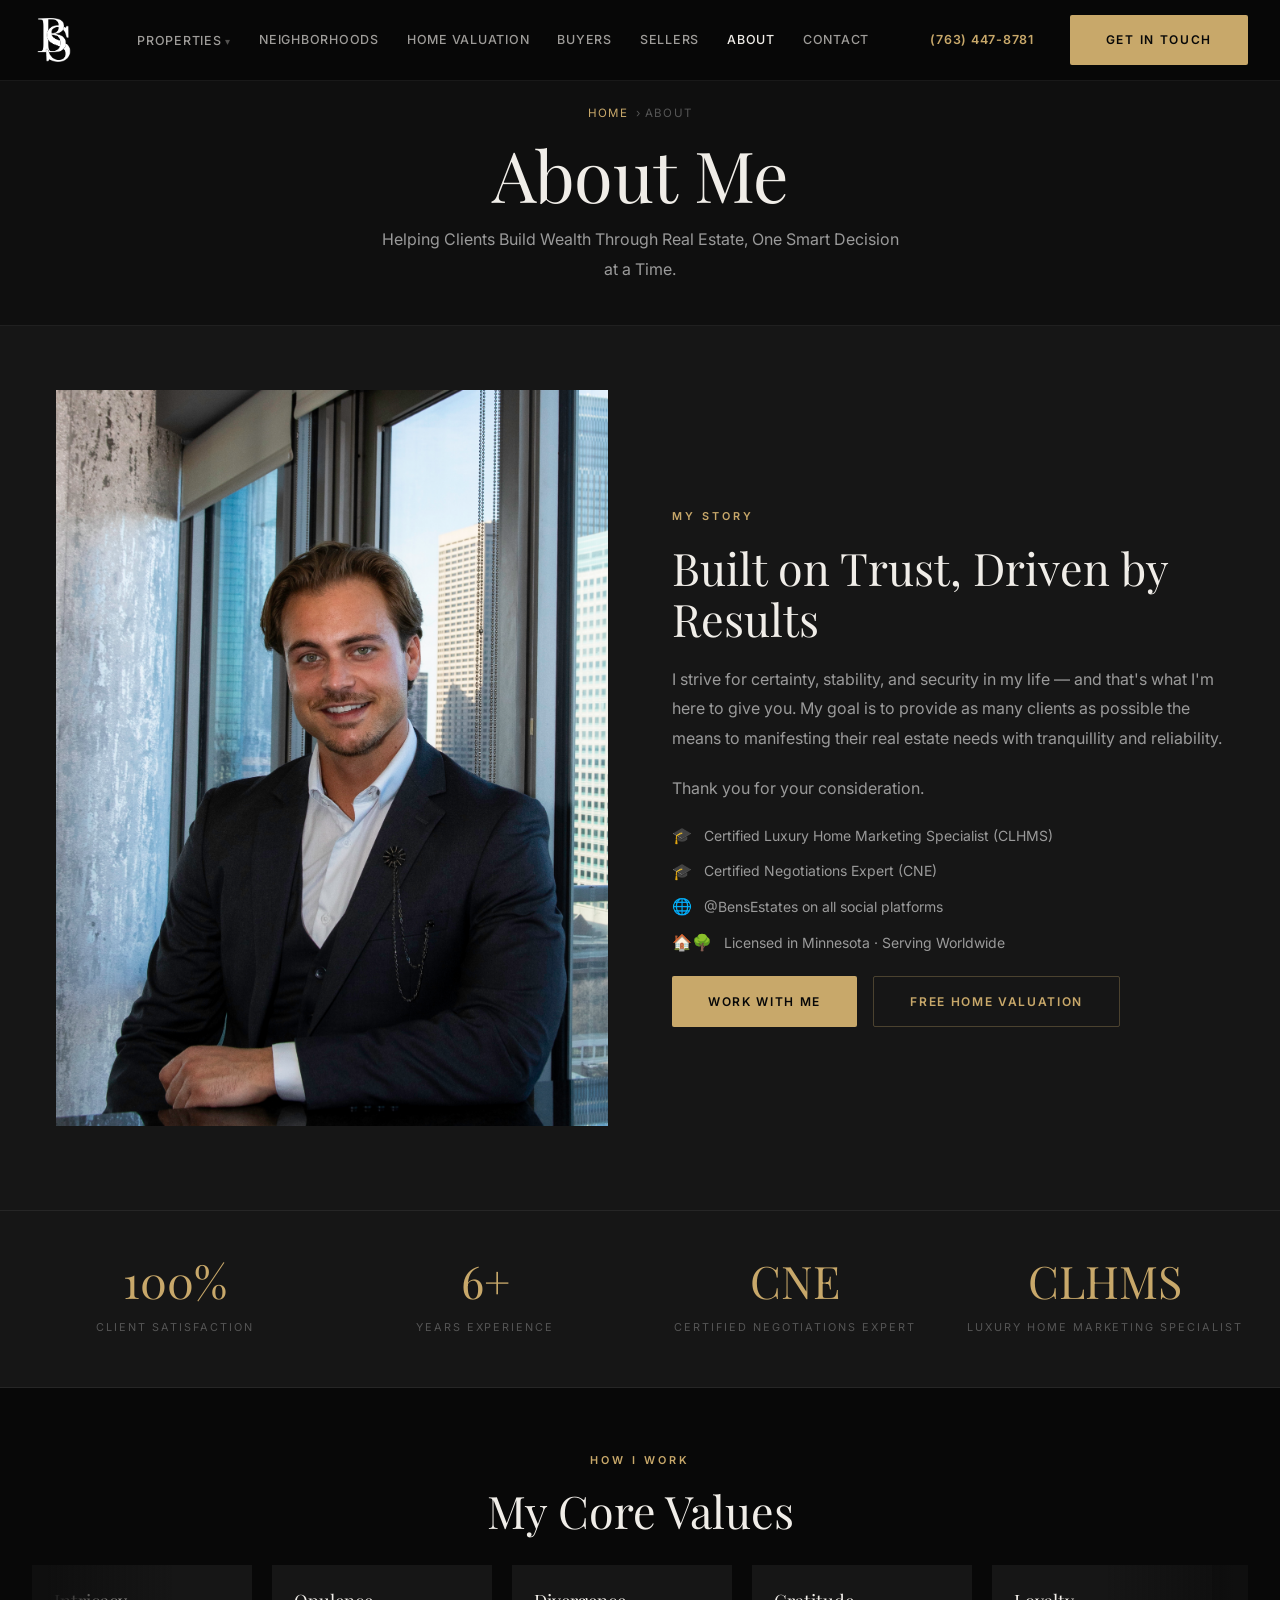
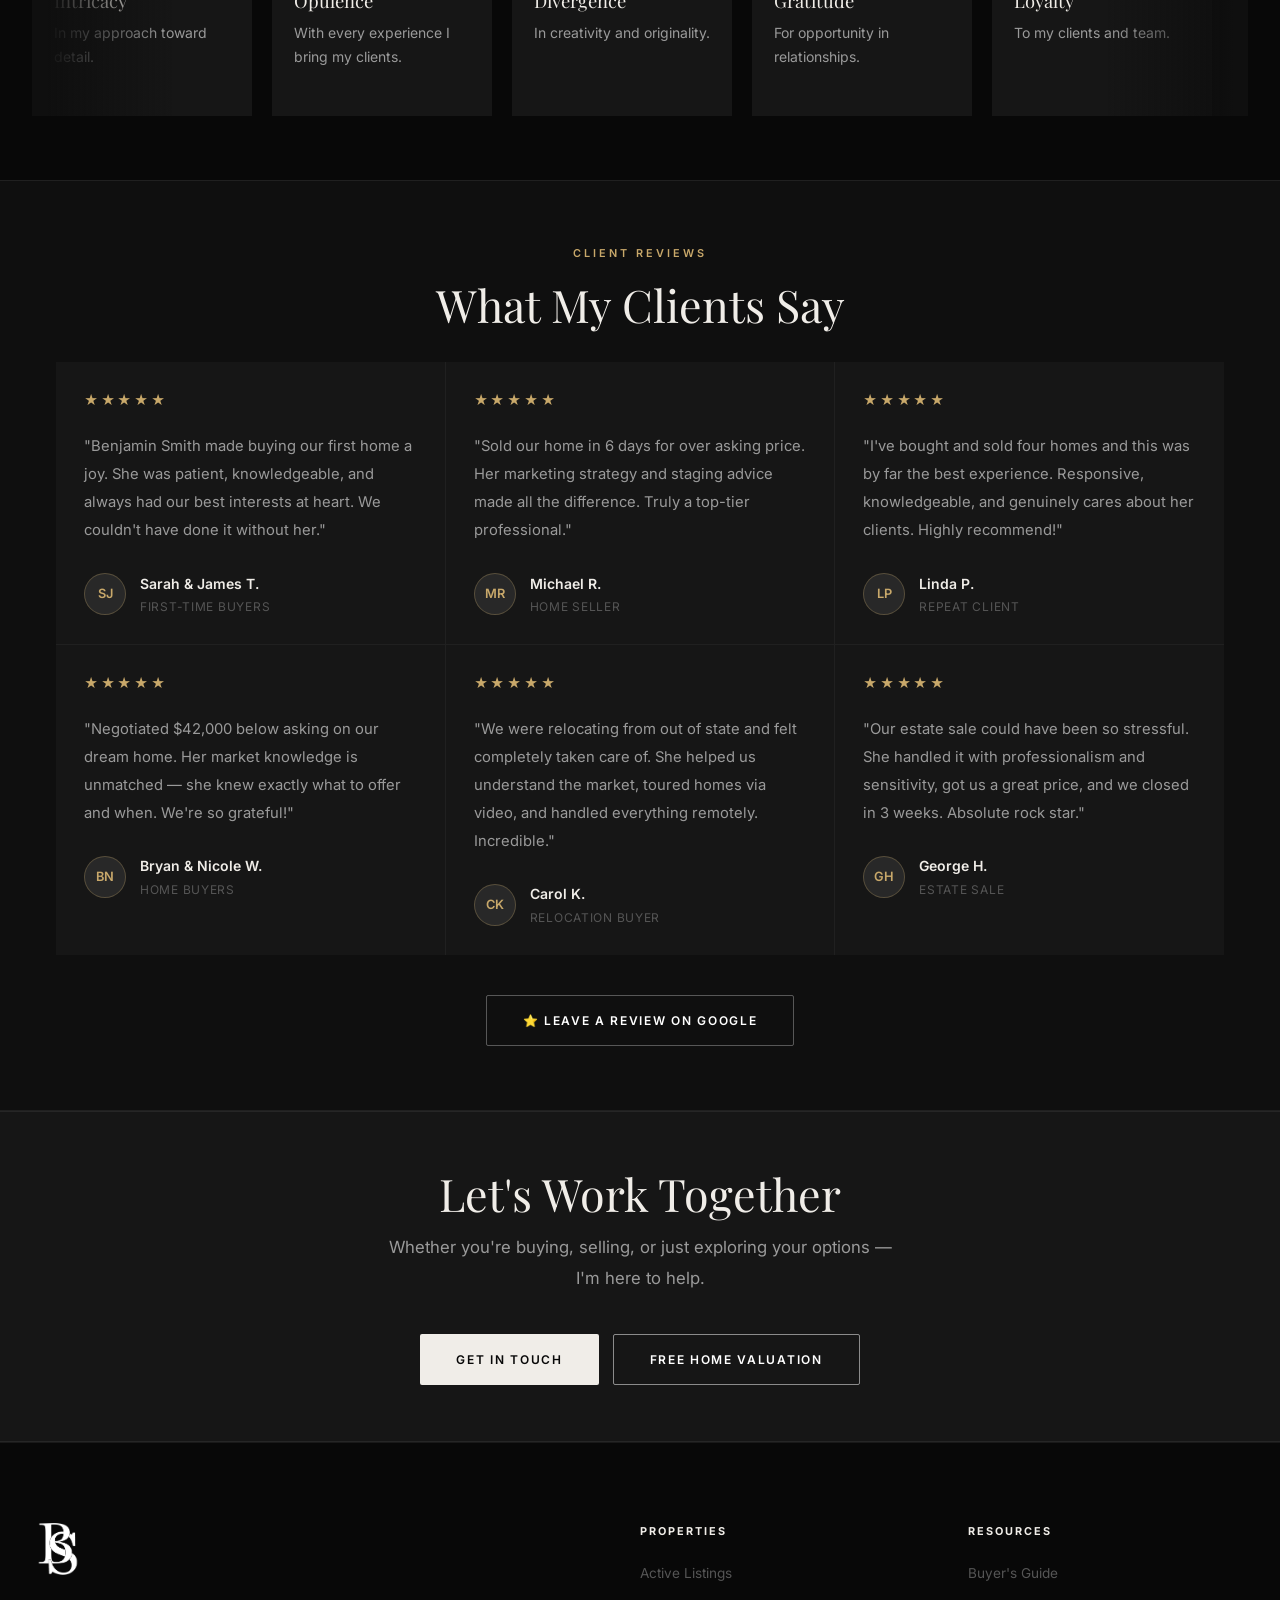
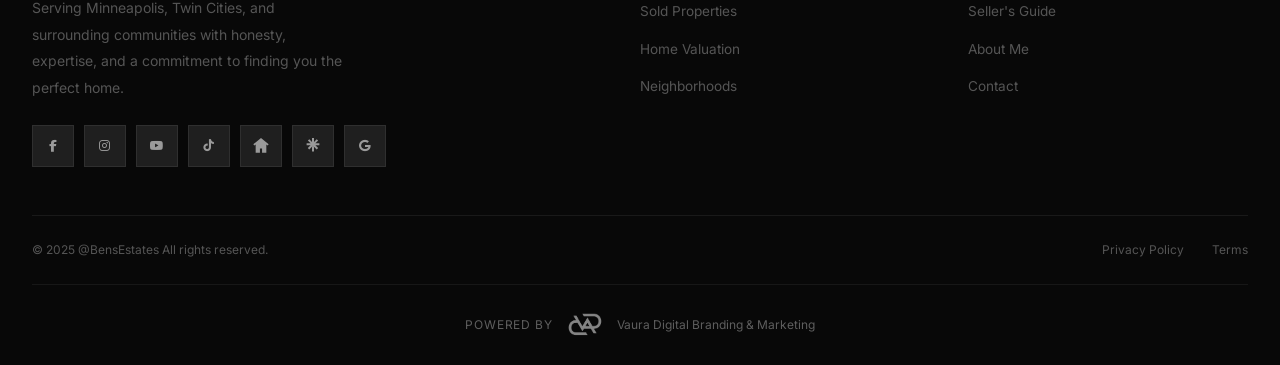
==== about.html @ 5043b7f5 "Fix footer grid: move Properties and Resources inside footer-inner across all pages" ====
<!DOCTYPE html>
<html lang="en">
<head>
  <meta charset="UTF-8" />
  <meta name="viewport" content="width=device-width, initial-scale=1.0" />
  <title>About | Ben's Estates</title>
  <link rel="icon" type="image/png" href="images/logo-bs-white.png" />
  <link rel="preconnect" href="https://fonts.googleapis.com" />
  <link href="https://fonts.googleapis.com/css2?family=Playfair+Display:wght@400;600;700&family=Inter:wght@400;500;600;700&display=swap" rel="stylesheet" />
  <link rel="stylesheet" href="styles.css" />
  <link rel="stylesheet" href="https://cdnjs.cloudflare.com/ajax/libs/font-awesome/6.5.1/css/all.min.css" />
</head>
<body>

<header class="site-header solid" id="header">
  <div class="nav-inner">
    <a href="index.html" class="nav-logo"><img src="images/logo-bs-white.png" alt="Ben's Estates" class="logo-img" style="height:44px;width:auto;" /></a>
    <nav class="nav-links">
      <div class="nav-dropdown">
        <a href="properties.html">Properties</a>
        <div class="dropdown-menu">
          <a href="properties.html">Active Listings</a>
          <a href="sold.html">Sold Properties</a>
        </div>
      </div>
      <a href="neighborhoods.html">Neighborhoods</a>
      <a href="home-valuation.html">Home Valuation</a>
      <a href="buyers.html">Buyers</a>
      <a href="sellers.html">Sellers</a>
      <a href="about.html" class="active">About</a>
      <a href="contact.html">Contact</a>
    </nav>
    <div style="display:flex;align-items:center;gap:16px;">
      <a href="tel:+17634478781" class="nav-phone">(763) 447-8781</a>
      <a href="contact.html" class="btn btn-primary nav-cta">Get In Touch</a>
    </div>
    <button class="nav-toggle" id="navToggle"><span></span><span></span><span></span></button>
  </div>
</header>

<div class="mobile-nav" id="mobileNav">
  <a href="properties.html">Active Listings</a>
  <a href="sold.html">Sold Properties</a>
  <a href="neighborhoods.html">Neighborhoods</a>
  <a href="home-valuation.html">Home Valuation</a>
  <a href="buyers.html">Buyers Guide</a>
  <a href="sellers.html">Sellers Guide</a>
  <a href="about.html">About</a>
  <a href="contact.html">Contact</a>
  <a href="contact.html" class="btn btn-primary">Get In Touch</a>
</div>

<div class="page-hero">
  <div class="breadcrumb"><a href="index.html">Home</a> › About</div>
  <h1>About Me</h1>
  <p>Helping Clients Build Wealth Through Real Estate, One Smart Decision at a Time.</p>
</div>

<!-- Bio -->
<section class="section" style="background:var(--bg-2);">
  <div class="container">
    <div class="grid-2">
      <div class="about-image-wrap" style="padding-bottom:20px;">
        <img src="images/ben-headshot.jpg" alt="Benjamin Smith" style="width:100%;min-height:500px;aspect-ratio:3/4;object-fit:cover;object-position:center top;" />
      </div>
      <div class="about-content">
        <span class="section-label">My Story</span>
        <h2>Built on Trust, Driven by Results</h2>
        <p>I strive for certainty, stability, and security in my life — and that's what I'm here to give you. My goal is to provide as many clients as possible the means to manifesting their real estate needs with tranquillity and reliability.</p>
        <p>Thank you for your consideration.</p>
        <div class="about-creds">
          <div class="cred-item"><span class="cred-icon">🎓</span> Certified Luxury Home Marketing Specialist (CLHMS)</div>
          <div class="cred-item"><span class="cred-icon">🎓</span> Certified Negotiations Expert (CNE)</div>
          <div class="cred-item"><span class="cred-icon">🌐</span> @BensEstates on all social platforms</div>
          <div class="cred-item"><span class="cred-icon">🏠🌳</span> Licensed in Minnesota · Serving Worldwide</div>
        </div>
        <div style="display:flex;gap:16px;flex-wrap:wrap;">
          <a href="contact.html" class="btn btn-primary">Work With Me</a>
          <a href="home-valuation.html" class="btn btn-outline">Free Home Valuation</a>
        </div>
      </div>
    </div>
  </div>
</section>

<!-- Stats -->
<div class="stats-bar">
  <div class="stats-inner">
    <div class="stat-item"><span class="stat-num">100%</span><span class="stat-label">Client Satisfaction</span></div>
    <div class="stat-item"><span class="stat-num">6+</span><span class="stat-label">Years Experience</span></div>
    <div class="stat-item"><span class="stat-num">CNE</span><span class="stat-label">Certified Negotiations Expert</span></div>
    <div class="stat-item"><span class="stat-num">CLHMS</span><span class="stat-label">Luxury Home Marketing Specialist</span></div>
  </div>
</div>

<!-- Values -->
<section class="section">
  <div class="container">
    <div class="section-center mb-48">
      <span class="section-label">How I Work</span>
      <h2>My Core Values</h2>
    </div>
    <div class="values-reel-wrap">
      <div class="values-reel-fade values-reel-fade--left"></div>
      <div class="values-reel-fade values-reel-fade--right"></div>
      <div class="values-reel" id="valuesReel">
        <div class="values-reel-card"><h3>Intricacy</h3><p>In my approach toward detail.</p></div>
        <div class="values-reel-card"><h3>Opulence</h3><p>With every experience I bring my clients.</p></div>
        <div class="values-reel-card"><h3>Divergence</h3><p>In creativity and originality.</p></div>
        <div class="values-reel-card"><h3>Gratitude</h3><p>For opportunity in relationships.</p></div>
        <div class="values-reel-card"><h3>Loyalty</h3><p>To my clients and team.</p></div>
        <div class="values-reel-card"><h3>Independence</h3><p>In self sufficiency and intellection.</p></div>
        <div class="values-reel-card"><h3>Tenacity</h3><p>In my diligence to ensure a proper experience.</p></div>
        <div class="values-reel-card"><h3>Reliability</h3><p>In all aspects for everyone.</p></div>
        <div class="values-reel-card"><h3>Tranquility</h3><p>In an easy transaction process.</p></div>
        <div class="values-reel-card"><h3>Morality</h3><p>Deeply embedded in client care, ethics and reciprocity.</p></div>
      </div>
    </div>
  </div>
</section>

<!-- Reviews -->
<section class="section testimonials-section" id="reviews">
  <div class="container">
    <div class="section-center">
      <span class="section-label">Client Reviews</span>
      <h2>What My Clients Say</h2>
    </div>
    <div class="testimonials-grid">
      <div class="testimonial-card">
        <div class="stars">★★★★★</div>
        <p class="testimonial-text">"Benjamin Smith made buying our first home a joy. She was patient, knowledgeable, and always had our best interests at heart. We couldn't have done it without her."</p>
        <div class="testimonial-author">
          <div class="author-avatar">SJ</div>
          <div><div class="author-name">Sarah & James T.</div><div class="author-detail">First-time Buyers</div></div>
        </div>
      </div>
      <div class="testimonial-card">
        <div class="stars">★★★★★</div>
        <p class="testimonial-text">"Sold our home in 6 days for over asking price. Her marketing strategy and staging advice made all the difference. Truly a top-tier professional."</p>
        <div class="testimonial-author">
          <div class="author-avatar">MR</div>
          <div><div class="author-name">Michael R.</div><div class="author-detail">Home Seller</div></div>
        </div>
      </div>
      <div class="testimonial-card">
        <div class="stars">★★★★★</div>
        <p class="testimonial-text">"I've bought and sold four homes and this was by far the best experience. Responsive, knowledgeable, and genuinely cares about her clients. Highly recommend!"</p>
        <div class="testimonial-author">
          <div class="author-avatar">LP</div>
          <div><div class="author-name">Linda P.</div><div class="author-detail">Repeat Client</div></div>
        </div>
      </div>
      <div class="testimonial-card">
        <div class="stars">★★★★★</div>
        <p class="testimonial-text">"Negotiated $42,000 below asking on our dream home. Her market knowledge is unmatched — she knew exactly what to offer and when. We're so grateful!"</p>
        <div class="testimonial-author">
          <div class="author-avatar">BN</div>
          <div><div class="author-name">Bryan & Nicole W.</div><div class="author-detail">Home Buyers</div></div>
        </div>
      </div>
      <div class="testimonial-card">
        <div class="stars">★★★★★</div>
        <p class="testimonial-text">"We were relocating from out of state and felt completely taken care of. She helped us understand the market, toured homes via video, and handled everything remotely. Incredible."</p>
        <div class="testimonial-author">
          <div class="author-avatar">CK</div>
          <div><div class="author-name">Carol K.</div><div class="author-detail">Relocation Buyer</div></div>
        </div>
      </div>
      <div class="testimonial-card">
        <div class="stars">★★★★★</div>
        <p class="testimonial-text">"Our estate sale could have been so stressful. She handled it with professionalism and sensitivity, got us a great price, and we closed in 3 weeks. Absolute rock star."</p>
        <div class="testimonial-author">
          <div class="author-avatar">GH</div>
          <div><div class="author-name">George H.</div><div class="author-detail">Estate Sale</div></div>
        </div>
      </div>
    </div>
    <div class="testimonials-review-cta" style="text-align:center;margin-top:40px;">
      <a href="https://share.google/IOZuWatDC1GRrAfrf" target="_blank" class="btn btn-outline" style="border-color:rgba(255,255,255,0.3);color:white;">⭐ Leave a Review on Google</a>
    </div>
  </div>
</section>

<section class="cta-banner">
  <div class="container">
    <h2>Let's Work Together</h2>
    <p>Whether you're buying, selling, or just exploring your options — I'm here to help.</p>
    <div class="cta-actions">
      <a href="contact.html" class="btn btn-white">Get In Touch</a>
      <a href="home-valuation.html" class="btn btn-outline" style="border-color:rgba(255,255,255,0.5);color:white;">Free Home Valuation</a>
    </div>
  </div>
</section>

<footer class="site-footer">
  <div class="footer-inner">
        <div class="footer-brand">
      <img src="images/logo-bs-white.png" alt="Ben's Estates" style="height:52px;width:auto;margin-bottom:16px;" />
      <p>Serving Minneapolis, Twin Cities, and surrounding communities with honesty, expertise, and a commitment to finding you the perfect home.</p>
      <div class="social-links" style="margin-top:24px;">
        <a href="https://facebook.com/bensestates" class="social-link" title="Facebook" target="_blank"><i class="fa-brands fa-facebook-f"></i></a>
        <a href="https://instagram.com/bensestates" class="social-link" title="Instagram" target="_blank"><i class="fa-brands fa-instagram"></i></a>
        <a href="https://youtube.com/bensestates" class="social-link" title="YouTube" target="_blank"><i class="fa-brands fa-youtube"></i></a>
        <a href="https://tiktok.com/@bensestates" class="social-link" title="TikTok" target="_blank"><i class="fa-brands fa-tiktok"></i></a>
        <a href="https://www.zillow.com/profile/IGBensEstates" class="social-link" title="Zillow" target="_blank"><svg xmlns="http://www.w3.org/2000/svg" viewBox="0 0 24 24" width="16" height="16" fill="currentColor"><path d="M12 0 .5 9.3l1.6 2L4 9.9V22h6.4v-6.2h3.2V22H20V9.9l1.9 1.4 1.6-2Z"/></svg></a>
        <a href="https://linktr.ee/bensestates" class="social-link" title="Linktree" target="_blank"><svg xmlns="http://www.w3.org/2000/svg" viewBox="0 0 24 24" width="16" height="16" fill="currentColor"><path d="m13.511 5.853 4.005-4.117 2.2 2.126-4.116 4.005h5.99v3.04h-6.06l4.176 4.276-2.202 2.127-5.566-5.567-5.517 5.567-2.201-2.127 4.176-4.276H2.416v-3.04h5.99L4.29 3.862l2.2-2.126 4.006 4.117V0h3.015v5.853zM10.496 20.389v-7.836h3.015v7.836h-3.015z"/></svg></a>
        <a href="https://share.google/MOJcwrtn4jOWiQxQ8" class="social-link" title="Google Reviews" target="_blank"><i class="fa-brands fa-google"></i></a>
      </div>
    </div>
    <div class="footer-col"><h5>Properties</h5><ul>
      <li><a href="properties.html">Active Listings</a></li><li><a href="sold.html">Sold Properties</a></li>
      <li><a href="home-valuation.html">Home Valuation</a></li><li><a href="neighborhoods.html">Neighborhoods</a></li>
    </ul></div>
    <div class="footer-col"><h5>Resources</h5><ul>
      <li><a href="buyers.html">Buyer's Guide</a></li><li><a href="sellers.html">Seller's Guide</a></li>
      <li><a href="about.html">About Me</a></li><li><a href="contact.html">Contact</a></li>
    </ul></div>
  </div>
  <div class="footer-bottom">
    <span>© 2025 @BensEstates All rights reserved.</span>
    <div class="footer-bottom-links"><a href="#">Privacy Policy</a><a href="#">Terms</a></div>
  </div>
  <div class="footer-vaura">
    <div style="max-width:var(--max-width);margin:0 auto;display:flex;align-items:center;justify-content:center;gap:12px;padding:20px 24px;border-top:1px solid rgba(255,255,255,0.06);">
      <span style="font-size:0.75rem;color:rgba(255,255,255,0.35);letter-spacing:0.08em;text-transform:uppercase;">Powered by</span>
      <img src="images/logo-vaura-white.png" alt="Vaura Digital Branding and Marketing" style="height:20px;width:auto;opacity:0.5;" />
      <span style="font-size:0.75rem;color:rgba(255,255,255,0.35);">Vaura Digital Branding &amp; Marketing</span>
    </div>
  </div>
</footer>

<script>
  const navToggle = document.getElementById('navToggle');
  const mobileNav = document.getElementById('mobileNav');
  navToggle.addEventListener('click', () => { mobileNav.classList.toggle('open'); });

  // Testimonials — sliding carousel (mobile only)
  (function() {
    if (window.innerWidth > 768) return;
    document.querySelectorAll('.testimonials-grid').forEach(function(grid) {
      const cards = Array.from(grid.querySelectorAll('.testimonial-card'));
      if (!cards.length) return;
      const track = document.createElement('div');
      track.className = 'tc-track';
      cards.forEach(function(c) { track.appendChild(c); });
      grid.prepend(track);
      let current = 0;
      const total = cards.length;
      function advance() {
        current = (current + 1) % total;
        track.style.transform = 'translateX(-' + (current * grid.offsetWidth) + 'px)';
      }
      setInterval(advance, 3000);
    });
  })();

  // Values reel — clone cards for seamless infinite CSS scroll
  (function() {
    const reel = document.getElementById('valuesReel');
    if (!reel) return;
    const cards = Array.from(reel.querySelectorAll('.values-reel-card'));
    cards.forEach(c => reel.appendChild(c.cloneNode(true)));
  })();
</script>
</body>
</html>
---- styles.css ----
/* ============================================================
   BEN'S ESTATES — LUXURY MONOTONE THEME
   Benjamin Smith | Minneapolis & Twin Cities Real Estate
   ============================================================ */

:root {
  /* ── Dark monotone surfaces ── */
  --bg-0: #080808;
  --bg-1: #0f0f0f;
  --bg-2: #161616;
  --bg-3: #1f1f1f;
  --bg-4: #282828;

  /* ── Text ── */
  --text-primary: #f0ede8;
  --text-secondary: #9a9a9a;
  --text-muted: #555555;

  /* ── Single accent — warm champagne gold ── */
  --color-accent: #c8a86a;
  --color-accent-dim: rgba(200, 168, 106, 0.12);
  --color-accent-border: rgba(200, 168, 106, 0.3);

  /* ── Borders ── */
  --border: rgba(255, 255, 255, 0.07);
  --border-light: rgba(255, 255, 255, 0.04);
  --border-hover: rgba(255, 255, 255, 0.15);

  /* Legacy aliases (keeps HTML working) */
  --color-primary: #0f0f0f;
  --color-bg: #0f0f0f;
  --color-white: #f0ede8;
  --color-text: var(--text-primary);
  --color-text-muted: var(--text-secondary);
  --color-border: var(--border);
  --color-dark-bg: var(--bg-0);
  --color-accent-light: var(--color-accent-dim);

  --font-serif: 'Playfair Display', Georgia, serif;
  --font-sans: 'Inter', 'Helvetica Neue', sans-serif;

  --radius: 2px;
  --radius-lg: 8px;
  --shadow: 0 4px 32px rgba(0, 0, 0, 0.5);
  --shadow-lg: 0 16px 64px rgba(0, 0, 0, 0.7);
  --transition: 0.3s ease;

  --max-width: 1320px;
  --section-pad: 64px 24px;
}

*, *::before, *::after { box-sizing: border-box; margin: 0; padding: 0; }
html { scroll-behavior: smooth; }

body {
  font-family: var(--font-sans);
  background: var(--bg-0);
  color: var(--text-primary);
  line-height: 1.6;
  font-size: 16px;
}

img { max-width: 100%; display: block; }
a { color: inherit; text-decoration: none; }
ul { list-style: none; }
button { cursor: pointer; border: none; background: none; font-family: inherit; }

/* ── Typography ── */
h1, h2, h3, h4 { font-family: var(--font-serif); line-height: 1.15; color: var(--text-primary); }
h1 { font-size: clamp(2.8rem, 5.5vw, 5rem); font-weight: 400; letter-spacing: -0.01em; }
h2 { font-size: clamp(2rem, 3.5vw, 3.2rem); font-weight: 400; }
h3 { font-size: clamp(1.3rem, 2vw, 1.8rem); font-weight: 400; }
h4 { font-size: 1rem; font-family: var(--font-sans); font-weight: 600; letter-spacing: 0.02em; }
p { color: var(--text-secondary); line-height: 1.85; }
em { font-style: italic; color: var(--color-accent); }

.section-label {
  font-size: 0.68rem;
  letter-spacing: 0.28em;
  text-transform: uppercase;
  color: var(--color-accent);
  font-weight: 600;
  display: block;
  margin-bottom: 16px;
}

/* ── Layout ── */
.container { max-width: var(--max-width); margin: 0 auto; padding: 0 32px; }
.section { padding: var(--section-pad); }
.section-center { text-align: center; }
.grid-2 { display: grid; grid-template-columns: 1fr 1fr; gap: 64px; align-items: center; }
.grid-3 { display: grid; grid-template-columns: repeat(3, 1fr); gap: 1px; }
.grid-4 { display: grid; grid-template-columns: repeat(4, 1fr); gap: 1px; }

/* ── Buttons ── */
.btn {
  display: inline-flex;
  align-items: center;
  gap: 8px;
  padding: 15px 36px;
  font-size: 0.75rem;
  font-weight: 600;
  letter-spacing: 0.14em;
  text-transform: uppercase;
  border-radius: var(--radius);
  transition: var(--transition);
  font-family: var(--font-sans);
}
.btn-primary {
  background: var(--color-accent);
  color: #080808;
}
.btn-primary:hover {
  background: #d4b87a;
  color: #080808;
  transform: translateY(-1px);
  box-shadow: 0 8px 32px rgba(200, 168, 106, 0.25);
}
.btn-outline {
  border: 1px solid var(--color-accent-border);
  color: var(--color-accent);
}
.btn-outline:hover {
  background: var(--color-accent);
  color: #080808;
  border-color: var(--color-accent);
}
.btn-white {
  background: var(--text-primary);
  color: var(--bg-0);
}
.btn-white:hover { background: white; }
.btn-dark {
  background: var(--bg-3);
  color: var(--text-primary);
  border: 1px solid var(--border);
}
.btn-dark:hover { border-color: var(--border-hover); }

/* ── Header / Nav ── */
.site-header {
  position: fixed;
  top: 0; left: 0; right: 0;
  z-index: 1000;
  padding: 0 32px;
  transition: background 0.4s ease, box-shadow 0.4s ease;
}
.site-header.transparent { background: transparent; }
.site-header.scrolled {
  background: rgba(8, 8, 8, 0.95);
  backdrop-filter: blur(20px);
  -webkit-backdrop-filter: blur(20px);
  border-bottom: 1px solid var(--border);
}
.site-header.solid {
  background: rgba(8, 8, 8, 0.97);
  backdrop-filter: blur(20px);
  -webkit-backdrop-filter: blur(20px);
  border-bottom: 1px solid var(--border);
}

.nav-inner {
  max-width: var(--max-width);
  margin: 0 auto;
  display: flex;
  align-items: center;
  justify-content: space-between;
  height: 80px;
}

.nav-logo img { height: 42px; width: auto; }
.nav-logo-placeholder {
  display: flex;
  align-items: center;
  gap: 10px;
  font-family: var(--font-serif);
  font-size: 1.4rem;
  font-weight: 400;
  color: var(--text-primary);
}

.logo-img { height: 42px; width: auto; filter: brightness(0) invert(1); }

.nav-links {
  display: flex;
  align-items: center;
  gap: 2px;
}
.nav-links a {
  padding: 8px 13px;
  font-size: 0.78rem;
  font-weight: 500;
  letter-spacing: 0.06em;
  text-transform: uppercase;
  color: rgba(240, 237, 232, 0.65);
  border-radius: var(--radius);
  transition: var(--transition);
}
.nav-links a:hover, .nav-links a.active { color: var(--text-primary); }

/* Dropdown */
.nav-dropdown { position: relative; }
.nav-dropdown > a::after { content: ' ▾'; font-size: 0.6rem; opacity: 0.5; }
.dropdown-menu {
  position: absolute;
  top: calc(100% + 8px);
  left: 0;
  background: var(--bg-2);
  min-width: 200px;
  border-radius: var(--radius-lg);
  border: 1px solid var(--border);
  box-shadow: var(--shadow-lg);
  padding: 8px;
  opacity: 0;
  pointer-events: none;
  transform: translateY(6px);
  transition: var(--transition);
}
.nav-dropdown:hover .dropdown-menu {
  opacity: 1;
  pointer-events: all;
  transform: translateY(0);
}
.dropdown-menu a {
  display: block;
  padding: 10px 16px;
  font-size: 0.8rem;
  letter-spacing: 0.06em;
  text-transform: uppercase;
  color: var(--text-secondary) !important;
  border-radius: var(--radius);
}
.dropdown-menu a:hover { background: var(--bg-3); color: var(--text-primary) !important; }

.nav-cta { margin-left: 20px; }

.nav-phone {
  font-size: 0.78rem;
  font-weight: 600;
  letter-spacing: 0.06em;
  color: var(--color-accent);
}

/* Mobile */
.nav-toggle { display: none; flex-direction: column; gap: 5px; padding: 8px; color: var(--text-primary); }
.nav-toggle span { width: 22px; height: 1px; background: currentColor; transition: var(--transition); display: block; }
.mobile-nav {
  display: none;
  position: fixed;
  inset: 0;
  background: var(--bg-1);
  z-index: 999;
  flex-direction: column;
  padding: 100px 32px 40px;
  gap: 4px;
  overflow-y: auto;
}
.mobile-nav.open { display: flex; }
.mobile-nav a {
  padding: 16px 0;
  font-size: 0.85rem;
  font-weight: 500;
  letter-spacing: 0.1em;
  text-transform: uppercase;
  color: var(--text-secondary);
  border-bottom: 1px solid var(--border);
}
.mobile-nav a:hover { color: var(--text-primary); }
.mobile-nav .mobile-close { position: absolute; top: 28px; right: 28px; font-size: 1.2rem; color: var(--text-secondary); background: none; border: none; cursor: pointer; }
.mobile-nav .btn { margin-top: 28px; text-align: center; justify-content: center; color: #000 !important; }
.nav-toggle.hidden { visibility: hidden; pointer-events: none; }

/* ── Hero ── */
.hero {
  position: relative;
  min-height: 100vh;
  display: flex;
  align-items: center;
  overflow: hidden;
}
.hero-bg {
  position: absolute;
  inset: 0;
  background-size: cover;
  background-position: center;
}
.hero-bg::after {
  content: '';
  position: absolute;
  inset: 0;
  background: linear-gradient(
    105deg,
    rgba(8,8,8,0.72) 0%,
    rgba(8,8,8,0.35) 60%,
    rgba(8,8,8,0.6) 100%
  );
}
.hero-content {
  position: relative;
  z-index: 1;
  max-width: var(--max-width);
  margin: 0 auto;
  padding: 0 32px;
  width: 100%;
  padding-top: 80px;
}
.hero h1 { color: white; margin-bottom: 24px; max-width: 680px; }
.hero > .hero-content > p {
  color: rgba(255,255,255,0.72);
  font-size: 1.15rem;
  margin-bottom: 44px;
  max-width: 520px;
  line-height: 1.9;
}
.hero-badges {
  display: flex;
  gap: 12px;
  flex-wrap: wrap;
  margin-bottom: 52px;
}
.hero-badge {
  background: rgba(255,255,255,0.07);
  backdrop-filter: blur(12px);
  border: 1px solid rgba(255,255,255,0.12);
  padding: 7px 18px;
  border-radius: 100px;
  font-size: 0.72rem;
  color: rgba(255,255,255,0.8);
  font-weight: 500;
  letter-spacing: 0.1em;
  text-transform: uppercase;
}
.hero-actions { display: flex; gap: 14px; flex-wrap: wrap; }

/* Hero Search */
.hero-search {
  margin-top: 40px;
  background: rgba(15,15,15,0.75);
  backdrop-filter: blur(24px);
  -webkit-backdrop-filter: blur(24px);
  border: 1px solid rgba(255,255,255,0.1);
  border-radius: var(--radius-lg);
  padding: 32px 36px;
  max-width: 820px;
}
.hero-search h4 {
  color: rgba(255,255,255,0.45);
  margin-bottom: 18px;
  font-family: var(--font-sans);
  font-size: 0.68rem;
  letter-spacing: 0.22em;
  text-transform: uppercase;
  font-weight: 600;
}
.search-row { display: flex; gap: 10px; }
.search-field, .search-select {
  padding: 13px 18px;
  border-radius: var(--radius);
  border: 1px solid var(--border);
  background: rgba(255,255,255,0.06);
  font-size: 0.875rem;
  font-family: inherit;
  color: var(--text-primary);
}
.search-field { flex: 1; }
.search-select { min-width: 160px; }
.search-field::placeholder { color: rgba(255,255,255,0.3); }
.search-field:focus, .search-select:focus {
  outline: none;
  border-color: var(--color-accent-border);
}
.search-select option { background: var(--bg-2); color: var(--text-primary); }

/* ── Stats Bar ── */
.stats-bar {
  background: var(--bg-2);
  border-top: 1px solid var(--border);
  border-bottom: 1px solid var(--border);
  padding: 48px 32px;
}
.stats-inner {
  max-width: var(--max-width);
  margin: 0 auto;
  display: grid;
  grid-template-columns: repeat(4, 1fr);
  gap: 24px;
  text-align: center;
}
.stat-item { color: var(--text-primary); }
.stat-num {
  display: block;
  font-family: var(--font-serif);
  font-size: 2.8rem;
  font-weight: 400;
  color: var(--color-accent);
  line-height: 1;
  margin-bottom: 10px;
}
.stat-label {
  font-size: 0.68rem;
  text-transform: uppercase;
  letter-spacing: 0.18em;
  color: var(--text-muted);
}

/* ── Listing Cards ── */
.listing-card {
  background: var(--bg-2);
  border: 1px solid var(--border);
  overflow: hidden;
  transition: var(--transition);
}
.listing-card:hover { border-color: var(--border-hover); transform: translateY(-3px); box-shadow: var(--shadow-lg); }
.listing-img {
  position: relative;
  aspect-ratio: 4/3;
  overflow: hidden;
  background: var(--bg-3);
}
.listing-img img { width: 100%; height: 100%; object-fit: cover; transition: transform 0.6s ease; }
.listing-card:hover .listing-img img { transform: scale(1.04); }
.listing-badge {
  position: absolute;
  top: 16px; left: 16px;
  background: var(--color-accent);
  color: #080808;
  font-size: 0.65rem;
  font-weight: 700;
  letter-spacing: 0.14em;
  text-transform: uppercase;
  padding: 5px 12px;
}
.listing-badge.sold { background: var(--bg-4); color: var(--text-secondary); }
.listing-body { padding: 28px; }
.listing-price {
  font-family: var(--font-serif);
  font-size: 1.7rem;
  font-weight: 400;
  color: var(--text-primary);
  margin-bottom: 10px;
}
.listing-address { font-weight: 600; font-size: 0.875rem; margin-bottom: 4px; color: var(--text-primary); letter-spacing: 0.02em; }
.listing-city { font-size: 0.78rem; color: var(--text-muted); margin-bottom: 20px; letter-spacing: 0.06em; text-transform: uppercase; }
.listing-specs {
  display: flex;
  gap: 20px;
  font-size: 0.75rem;
  color: var(--text-muted);
  padding-top: 20px;
  border-top: 1px solid var(--border);
  letter-spacing: 0.04em;
}
.listing-spec { display: flex; align-items: center; gap: 5px; }
.listing-spec strong { color: var(--text-secondary); }

/* Grid of cards — remove gaps, show border lines */
.listings-grid {
  display: grid;
  grid-template-columns: repeat(3, 1fr);
  gap: 1px;
  background: var(--border);
}
.listings-grid .listing-card { border: none; }

/* ── About ── */
.about-image-wrap { position: relative; }
.about-image-wrap img { width: 100%; aspect-ratio: 3/4; object-fit: cover; }
.about-img-placeholder {
  width: 100%;
  aspect-ratio: 3/4;
  background: var(--bg-3);
  display: flex;
  align-items: center;
  justify-content: center;
  font-size: 6rem;
  color: var(--bg-4);
  border: 1px solid var(--border);
}
.about-accent-box {
  position: absolute;
  bottom: -24px; right: -24px;
  background: var(--color-accent);
  color: #080808;
  padding: 28px 32px;
  text-align: center;
}
.about-accent-box .big-num {
  font-family: var(--font-serif);
  font-size: 2.4rem;
  font-weight: 400;
  display: block;
  line-height: 1;
}
.about-accent-box span:last-child { font-size: 0.72rem; letter-spacing: 0.1em; text-transform: uppercase; opacity: 0.8; }
.about-content h2 { margin-bottom: 20px; }
.about-content p { margin-bottom: 20px; }
.about-creds { display: flex; flex-direction: column; gap: 10px; margin: 20px 0; }
.cred-item { display: flex; align-items: center; gap: 12px; font-size: 0.875rem; color: var(--text-secondary); }
.cred-icon { font-size: 1rem; color: var(--color-accent); }

/* ── Services ── */
.services-grid { display: grid; grid-template-columns: repeat(3, 1fr); gap: 1px; background: var(--border); }
.service-card {
  background: var(--bg-1);
  padding: 32px 28px;
  transition: var(--transition);
  border-top: 1px solid transparent;
}
.service-card:hover { background: var(--bg-2); border-top-color: var(--color-accent); }
.service-icon { font-size: 1.8rem; margin-bottom: 24px; }
.service-card h3 { margin-bottom: 14px; font-size: 1.3rem; }
.service-card p { font-size: 0.9rem; }
.service-card .btn { margin-top: 28px; }

/* ── Testimonials ── */
.testimonials-section { background: var(--bg-1); border-top: 1px solid var(--border); border-bottom: 1px solid var(--border); }
.testimonials-section .section-label { color: var(--color-accent); }
.testimonials-section h2 { color: var(--text-primary); }
.testimonials-grid { display: grid; grid-template-columns: repeat(3, 1fr); gap: 1px; background: var(--border); margin-top: 32px; }
.testimonial-card {
  background: var(--bg-2);
  padding: 28px;
}
.stars { color: var(--color-accent); font-size: 0.85rem; margin-bottom: 20px; letter-spacing: 0.2em; }
.testimonial-text { color: var(--text-secondary); font-size: 0.925rem; line-height: 1.9; margin-bottom: 28px; }
.testimonial-author { display: flex; align-items: center; gap: 14px; }
.author-avatar {
  width: 42px; height: 42px;
  border-radius: 50%;
  background: var(--bg-4);
  border: 1px solid var(--color-accent-border);
  display: flex; align-items: center; justify-content: center;
  color: var(--color-accent);
  font-weight: 600;
  font-size: 0.8rem;
}
.author-name { color: var(--text-primary); font-weight: 600; font-size: 0.875rem; }
.author-detail { color: var(--text-muted); font-size: 0.75rem; letter-spacing: 0.06em; text-transform: uppercase; margin-top: 2px; }

/* ── Neighborhoods ── */
.neighborhood-card {
  position: relative;
  overflow: hidden;
  aspect-ratio: 3/4;
  cursor: pointer;
  background: var(--bg-3);
}
.neighborhood-card .nbhd-bg {
  position: absolute; inset: 0;
  background: linear-gradient(to bottom, transparent 30%, rgba(8,8,8,0.92) 100%);
  transition: var(--transition);
}
.neighborhood-card:hover .nbhd-bg {
  background: linear-gradient(to bottom, rgba(8,8,8,0.2) 0%, rgba(8,8,8,0.95) 100%);
}
.nbhd-content {
  position: absolute;
  bottom: 0; left: 0; right: 0;
  padding: 32px 28px;
}
.nbhd-content h3 { color: white; margin-bottom: 4px; font-size: 1.2rem; }
.nbhd-content p { color: rgba(255,255,255,0.55); font-size: 0.8rem; margin-bottom: 16px; }
.nbhd-tag {
  display: inline-block;
  background: rgba(200,168,106,0.2);
  border: 1px solid rgba(200,168,106,0.3);
  color: var(--color-accent);
  font-size: 0.65rem;
  padding: 4px 12px;
  letter-spacing: 0.1em;
  text-transform: uppercase;
  margin-right: 6px;
  margin-bottom: 6px;
}

/* ── CTA Banner ── */
.cta-banner {
  background: var(--bg-2);
  border-top: 1px solid var(--border);
  border-bottom: 1px solid var(--border);
  padding: 56px 32px;
  text-align: center;
}
.cta-banner h2 { color: var(--text-primary); margin-bottom: 12px; }
.cta-banner p { color: var(--text-secondary); margin-bottom: 40px; font-size: 1.05rem; max-width: 520px; margin-left: auto; margin-right: auto; }
.cta-actions { display: flex; gap: 14px; justify-content: center; flex-wrap: wrap; }

/* ── Newsletter ── */
.newsletter-section { background: var(--bg-1); }
.newsletter-form {
  display: flex;
  gap: 10px;
  max-width: 460px;
  margin: 20px auto 0;
}
.newsletter-form input {
  flex: 1;
  padding: 14px 20px;
  border: 1px solid var(--border);
  border-radius: var(--radius);
  font-family: inherit;
  font-size: 0.875rem;
  background: var(--bg-3);
  color: var(--text-primary);
}
.newsletter-form input::placeholder { color: var(--text-muted); }
.newsletter-form input:focus { outline: none; border-color: var(--color-accent-border); }

/* ── Forms ── */
.form-group { margin-bottom: 20px; }
.form-label { display: block; font-weight: 600; font-size: 0.75rem; letter-spacing: 0.1em; text-transform: uppercase; margin-bottom: 8px; color: var(--text-secondary); }
.form-input, .form-select, .form-textarea {
  width: 100%;
  padding: 14px 18px;
  border: 1px solid var(--border);
  border-radius: var(--radius);
  font-family: inherit;
  font-size: 0.9rem;
  background: var(--bg-3);
  color: var(--text-primary);
  transition: border-color var(--transition);
}
.form-input::placeholder, .form-textarea::placeholder { color: var(--text-muted); }
.form-input:focus, .form-select:focus, .form-textarea:focus {
  outline: none;
  border-color: var(--color-accent-border);
  box-shadow: 0 0 0 3px var(--color-accent-dim);
}
.form-select option { background: var(--bg-2); }
.form-textarea { min-height: 140px; resize: vertical; }
.form-grid { display: grid; grid-template-columns: 1fr 1fr; gap: 16px; }
.form-consent { font-size: 0.75rem; color: var(--text-muted); margin-top: 12px; }
.form-consent a { color: var(--color-accent); }

/* ── Page Hero (inner pages) ── */
.page-hero {
  background: var(--bg-1);
  border-bottom: 1px solid var(--border);
  padding: 104px 32px 40px;
  text-align: center;
}
.page-hero h1 { color: var(--text-primary); margin-bottom: 10px; }
.page-hero p { color: var(--text-secondary); max-width: 520px; margin: 0 auto; }
@media (max-width: 768px) {
  .page-hero { padding: 88px 20px 28px; }
}
.breadcrumb {
  display: flex;
  align-items: center;
  justify-content: center;
  gap: 8px;
  font-size: 0.72rem;
  letter-spacing: 0.1em;
  text-transform: uppercase;
  color: var(--text-muted);
  margin-bottom: 12px;
}
.breadcrumb a { color: var(--color-accent); }

/* ── Filters ── */
.filter-bar {
  background: var(--bg-2);
  border: 1px solid var(--border);
  padding: 20px 24px;
  display: flex;
  gap: 12px;
  flex-wrap: wrap;
  align-items: center;
  margin-bottom: 40px;
}
.filter-bar select, .filter-bar input {
  padding: 11px 16px;
  border: 1px solid var(--border);
  border-radius: var(--radius);
  font-family: inherit;
  font-size: 0.8rem;
  flex: 1;
  min-width: 140px;
  background: var(--bg-3);
  color: var(--text-primary);
  letter-spacing: 0.04em;
}
.filter-bar select:focus, .filter-bar input:focus { outline: none; border-color: var(--color-accent-border); }
.filter-bar select option { background: var(--bg-2); }
.filter-bar input::placeholder { color: var(--text-muted); }

/* ── Valuation ── */
.valuation-steps { display: grid; grid-template-columns: repeat(3, 1fr); gap: 28px; margin: 32px 0; }
.valuation-step { text-align: center; }
.step-num {
  width: 52px; height: 52px;
  border: 1px solid var(--color-accent-border);
  color: var(--color-accent);
  border-radius: 50%;
  display: flex; align-items: center; justify-content: center;
  font-family: var(--font-serif);
  font-size: 1.4rem;
  font-weight: 400;
  margin: 0 auto 20px;
}
.valuation-step h4 { color: var(--text-primary); margin-bottom: 10px; }
.valuation-form-wrap {
  background: var(--bg-2);
  border: 1px solid var(--border);
  padding: 56px;
  max-width: 700px;
  margin: 0 auto;
}

/* ── Guide steps ── */
.guide-step {
  display: flex;
  gap: 28px;
  align-items: flex-start;
  padding: 36px;
  background: var(--bg-2);
  border: 1px solid var(--border);
  border-top: none;
}
.guide-step:first-of-type { border-top: 1px solid var(--border); }
.guide-step:hover { background: var(--bg-3); }
.guide-num {
  flex-shrink: 0;
  width: 44px; height: 44px;
  border: 1px solid var(--color-accent-border);
  color: var(--color-accent);
  border-radius: 50%;
  display: flex; align-items: center; justify-content: center;
  font-family: var(--font-serif);
  font-size: 1.1rem;
}
.guide-text h4 { margin-bottom: 8px; color: var(--text-primary); font-size: 1rem; }

/* ── FAQ ── */
.faq-item { border-bottom: 1px solid var(--border); }
.faq-q {
  width: 100%;
  padding: 22px 0;
  text-align: left;
  font-weight: 500;
  font-size: 0.925rem;
  display: flex;
  justify-content: space-between;
  align-items: center;
  gap: 16px;
  background: none;
  cursor: pointer;
  color: var(--text-primary);
  font-family: inherit;
  letter-spacing: 0.01em;
}
.faq-q .icon { flex-shrink: 0; font-size: 1rem; transition: var(--transition); color: var(--color-accent); }
.faq-q.open .icon { transform: rotate(45deg); }
.faq-a { padding-bottom: 22px; font-size: 0.9rem; display: none; color: var(--text-secondary); line-height: 1.9; }
.faq-a.open { display: block; }

/* ── Contact ── */
.contact-info-card {
  background: var(--bg-2);
  border: 1px solid var(--border);
  padding: 52px;
  height: 100%;
}
.contact-info-card h3 { color: var(--text-primary); margin-bottom: 36px; }
.contact-detail { display: flex; gap: 18px; margin-bottom: 28px; align-items: flex-start; }
.contact-icon { font-size: 1.2rem; color: var(--color-accent); flex-shrink: 0; margin-top: 2px; }
.contact-detail strong { display: block; color: var(--text-primary); margin-bottom: 2px; font-size: 0.75rem; letter-spacing: 0.1em; text-transform: uppercase; }
.contact-detail span { color: var(--text-secondary); font-size: 0.9rem; }
.contact-detail a { color: var(--text-secondary); }
.contact-detail a:hover { color: var(--color-accent); }
.social-links { display: flex; gap: 10px; margin-top: 40px; flex-wrap: wrap; }
.social-link {
  width: 42px; height: 42px;
  background: var(--bg-3);
  border: 1px solid var(--border);
  display: flex; align-items: center; justify-content: center;
  font-size: 0.75rem;
  font-weight: 600;
  color: var(--text-secondary);
  transition: var(--transition);
  letter-spacing: 0.02em;
}
.social-link:hover { background: var(--color-accent); color: #080808; border-color: var(--color-accent); }

/* ── Footer ── */
.site-footer {
  background: var(--bg-0);
  color: var(--text-secondary);
  padding: 80px 32px 0;
  border-top: 1px solid var(--border);
}
.footer-inner {
  max-width: var(--max-width);
  margin: 0 auto;
  display: grid;
  grid-template-columns: 2fr 1fr 1fr;
  gap: 48px;
  padding-bottom: 48px;
  border-bottom: 1px solid var(--border);
}
.footer-brand p { font-size: 0.875rem; margin-top: 20px; line-height: 1.9; max-width: 320px; color: var(--text-muted); }
.footer-brand .social-links { margin-top: 28px; }
.footer-col h5 {
  color: var(--text-primary);
  font-size: 0.68rem;
  font-weight: 700;
  letter-spacing: 0.18em;
  text-transform: uppercase;
  margin-bottom: 20px;
}
.footer-col ul li { margin-bottom: 12px; }
.footer-col ul a { font-size: 0.85rem; color: var(--text-muted); transition: var(--transition); }
.footer-col ul a:hover { color: var(--color-accent); }
.footer-bottom {
  max-width: var(--max-width);
  margin: 0 auto;
  display: flex;
  align-items: center;
  justify-content: space-between;
  padding: 24px 0;
  font-size: 0.75rem;
  color: var(--text-muted);
}
.footer-bottom-links { display: flex; gap: 28px; }
.footer-bottom-links a { color: var(--text-muted); }
.footer-bottom-links a:hover { color: var(--color-accent); }

/* ── Neighborhood carousel slide sizing ── */
.nbhd-slide {
  flex-shrink: 0;
  width: calc(33.333% - 14px);
  aspect-ratio: 3/4;
}
@media (max-width: 1024px) {
  .nbhd-slide { width: calc(50% - 10px); }
}
@media (max-width: 768px) {
  .nbhd-slide { width: 80vw; max-width: 320px; }
}

/* ── Vaura credit ── */
.footer-vaura { background: var(--bg-0); }
.footer-vaura img { vertical-align: middle; height: 40px !important; }

/* ── Contact page quick-link glass buttons (mobile) ── */
@media (max-width: 768px) {
  .contact-quick-links {
    display: flex;
    flex-direction: column;
    gap: 12px;
    background: none;
  }
  .contact-quick-links a {
    display: block;
    text-decoration: none;
  }
  .contact-quick-links .service-card {
    display: flex;
    align-items: center;
    gap: 16px;
    padding: 18px 20px;
    border-radius: 50px;
    background: rgba(255,255,255,0.06);
    backdrop-filter: blur(20px);
    -webkit-backdrop-filter: blur(20px);
    border: 1px solid rgba(255,255,255,0.14);
    box-shadow: 0 4px 20px rgba(0,0,0,0.3), inset 0 1px 0 rgba(255,255,255,0.08);
    border-top: none;
    transition: background 0.25s ease, box-shadow 0.25s ease;
  }
  .contact-quick-links .service-card:active {
    background: rgba(255,255,255,0.1);
    box-shadow: 0 2px 10px rgba(0,0,0,0.4);
  }
  .contact-quick-links .service-icon { font-size: 1.4rem; flex-shrink: 0; margin-bottom: 0; }
  .contact-quick-links .service-card h3 { font-size: 1rem; margin-bottom: 2px; }
  .contact-quick-links .service-card p  { font-size: 0.8rem; color: var(--text-secondary); margin: 0; }
}

/* ── Neighborhood full cards ── */
.nbhd-full-card {
  display: grid;
  grid-template-columns: 1fr 1fr;
  border: 1px solid var(--border);
  overflow: hidden;
  margin-bottom: 1px;
  background: var(--bg-2);
}
.nbhd-full-card.reverse { direction: rtl; }
.nbhd-full-card.reverse > * { direction: ltr; }
.nbhd-full-img { aspect-ratio: 4/3; overflow: hidden; }
.nbhd-full-img img { width: 100%; height: 100%; object-fit: cover; transition: transform 0.6s; }
.nbhd-full-card:hover .nbhd-full-img img { transform: scale(1.03); }
.nbhd-full-body { padding: 56px; display: flex; flex-direction: column; justify-content: center; }
.nbhd-full-body h3 { margin-bottom: 14px; }
.nbhd-full-body p { margin-bottom: 20px; }
.nbhd-tags { display: flex; flex-wrap: wrap; gap: 8px; margin-bottom: 28px; }
.nbhd-tag-pill {
  background: var(--color-accent-dim);
  color: var(--color-accent);
  font-size: 0.68rem;
  font-weight: 600;
  padding: 5px 14px;
  letter-spacing: 0.1em;
  text-transform: uppercase;
  border: 1px solid var(--color-accent-border);
}
.nbhd-stats { display: flex; gap: 28px; margin-top: 24px; padding-top: 24px; border-top: 1px solid var(--border); }
.nbhd-stat span:first-child { display: block; font-family: var(--font-serif); font-size: 1.6rem; color: var(--color-accent); font-weight: 400; }
.nbhd-stat span:last-child { font-size: 0.68rem; text-transform: uppercase; letter-spacing: 0.12em; color: var(--text-muted); }

/* ── Utilities ── */
.text-accent { color: var(--color-accent); }
.text-white { color: var(--text-primary); }
.text-muted { color: var(--text-muted); }
.mb-8 { margin-bottom: 8px; }
.mb-16 { margin-bottom: 16px; }
.mb-24 { margin-bottom: 24px; }
.mb-32 { margin-bottom: 32px; }
.mb-48 { margin-bottom: 28px; }
.mt-48 { margin-top: 28px; }
.divider { height: 1px; background: var(--border); margin: 48px 0; }

/* ── Responsive ── */
@media (max-width: 1024px) {
  .grid-4 { grid-template-columns: repeat(2, 1fr); }
  .footer-inner { grid-template-columns: 2fr 1fr 1fr; }
  .stats-inner { grid-template-columns: repeat(2, 1fr); }
  .listings-grid { grid-template-columns: repeat(2, 1fr); }
  .grid-3 { grid-template-columns: repeat(2, 1fr); }
}

@media (max-width: 768px) {
  :root { --section-pad: 40px 20px; }
  .container { padding: 0 20px; }
  .grid-2, .grid-3, .services-grid, .valuation-steps { grid-template-columns: 1fr; }
  .grid-2 { gap: 20px; }
  .testimonials-grid { grid-template-columns: 1fr; }
  .listings-grid, .grid-4 { grid-template-columns: 1fr; }
  .nav-links, .nav-phone, .nav-cta { display: none; }
  .nav-toggle { display: flex; }
  .search-row { flex-direction: column; }
  .about-accent-box { position: relative; bottom: auto; right: auto; margin-top: 16px; }
  .form-grid { grid-template-columns: 1fr; }
  .valuation-form-wrap { padding: 32px 24px; }
  .contact-info-card { padding: 32px 24px; }
  .footer-inner { grid-template-columns: 1fr 1fr; gap: 28px; }
  .footer-brand { grid-column: 1 / -1; }
  .footer-bottom { flex-direction: column; gap: 16px; text-align: center; }
  .newsletter-form { flex-direction: column; }
  .hero-search { padding: 24px; margin-bottom: 48px; }
  .filter-bar { flex-direction: column; }
  .filter-bar select, .filter-bar input { width: 100%; }
  .cta-actions { flex-direction: column; align-items: center; }
  .nbhd-full-card, .nbhd-full-card.reverse { grid-template-columns: 1fr; direction: ltr; }
  .nbhd-full-body { padding: 36px 28px; }
  .services-grid { background: none; gap: 1px; }

  /* ── Values reel (mobile overrides) ── */
  .values-reel-card { width: 68vw; max-width: 240px; }

  /* ── Testimonials — sliding glass carousel (mobile) ── */
  .testimonials-grid {
    display: block;
    background: transparent;
    margin-top: 28px;
    position: relative;
    overflow: hidden;
  }
  .tc-track {
    display: flex;
    transition: transform 0.55s cubic-bezier(0.4, 0, 0.2, 1);
    will-change: transform;
  }
  .tc-track .testimonial-card {
    flex-shrink: 0;
    width: 100%;
    background: rgba(255,255,255,0.055);
    backdrop-filter: blur(28px);
    -webkit-backdrop-filter: blur(28px);
    border: 1px solid rgba(255,255,255,0.13);
    border-radius: 22px;
    box-shadow: 0 12px 40px rgba(0,0,0,0.4), inset 0 1px 0 rgba(255,255,255,0.1);
    padding: 28px 24px;
  }
  .testimonials-review-cta { text-align: center; margin-top: 24px; }
}

/* ── Values reel (all screen sizes) ── */
.values-reel-wrap {
  position: relative;
  overflow: hidden;
  margin: 0 -24px;
}
.values-reel-fade--left,
.values-reel-fade--right {
  position: absolute;
  top: 0; bottom: 0;
  width: 140px;
  pointer-events: none;
  z-index: 2;
}
.values-reel-fade--left  { left:  0; background: linear-gradient(to right, var(--bg-1) 10%, transparent 100%); }
.values-reel-fade--right { right: 0; background: linear-gradient(to left,  var(--bg-1) 10%, transparent 100%); }
.values-reel {
  display: flex;
  gap: 20px;
  width: max-content;
  animation: valuesScroll 28s linear infinite;
  will-change: transform;
}
.values-reel:hover { animation-play-state: paused; }
@keyframes valuesScroll {
  0%   { transform: translateX(0); }
  100% { transform: translateX(-50%); }
}
.values-reel-card {
  flex-shrink: 0;
  width: 220px;
  background: var(--bg-2);
  border-top: 1px solid transparent;
  padding: 24px 22px;
  transition: border-top-color 0.3s ease;
}
.values-reel-card:hover { border-top-color: var(--color-accent); }
.values-reel-card h3 { font-size: 1.15rem; margin-bottom: 10px; }
.values-reel-card p  { font-size: 0.875rem; color: var(--text-secondary); line-height: 1.7; }

/* ── Logo swap ── */
.logo-img { filter: brightness(0) invert(1); }

/* ── Carousel ── */
.carousel-viewport {
  overflow: hidden;
  padding: 0 32px;
  cursor: grab;
}
.carousel-viewport:active { cursor: grabbing; }
.carousel-track {
  display: flex;
  gap: 20px;
  transition: transform 0.45s cubic-bezier(0.25, 0.46, 0.45, 0.94);
  will-change: transform;
  /* touch scroll fallback */
  overflow-x: auto;
  scroll-snap-type: x mandatory;
  -webkit-overflow-scrolling: touch;
  scrollbar-width: none;
}
.carousel-track::-webkit-scrollbar { display: none; }
.carousel-slide {
  flex: 0 0 calc(33.333% - 14px);
  scroll-snap-align: start;
  min-width: 0;
}
.carousel-btn {
  width: 44px; height: 44px;
  border: 1px solid var(--border);
  background: var(--bg-3);
  color: var(--text-primary);
  font-size: 1rem;
  display: flex; align-items: center; justify-content: center;
  transition: var(--transition);
  cursor: pointer;
}
.carousel-btn:hover { background: var(--color-accent); color: #080808; border-color: var(--color-accent); }
.carousel-btn:disabled { opacity: 0.25; pointer-events: none; }
.carousel-dots { display: none; }

.carousel-controls-desktop {
  display: flex;
  align-items: center;
  gap: 12px;
}
.carousel-controls-mobile {
  display: none;
  align-items: center;
  gap: 12px;
  justify-content: center;
  margin-top: 32px;
  padding: 0 24px;
}

@media (max-width: 1024px) {
  .carousel-slide { flex: 0 0 calc(50% - 10px); }
}
@media (max-width: 640px) {
  .carousel-controls-desktop { display: none; }
  .carousel-controls-mobile { display: flex; }
}
@media (max-width: 640px) {
  .carousel-slide { flex: 0 0 85%; }
  .carousel-viewport { padding: 0 20px; }
}
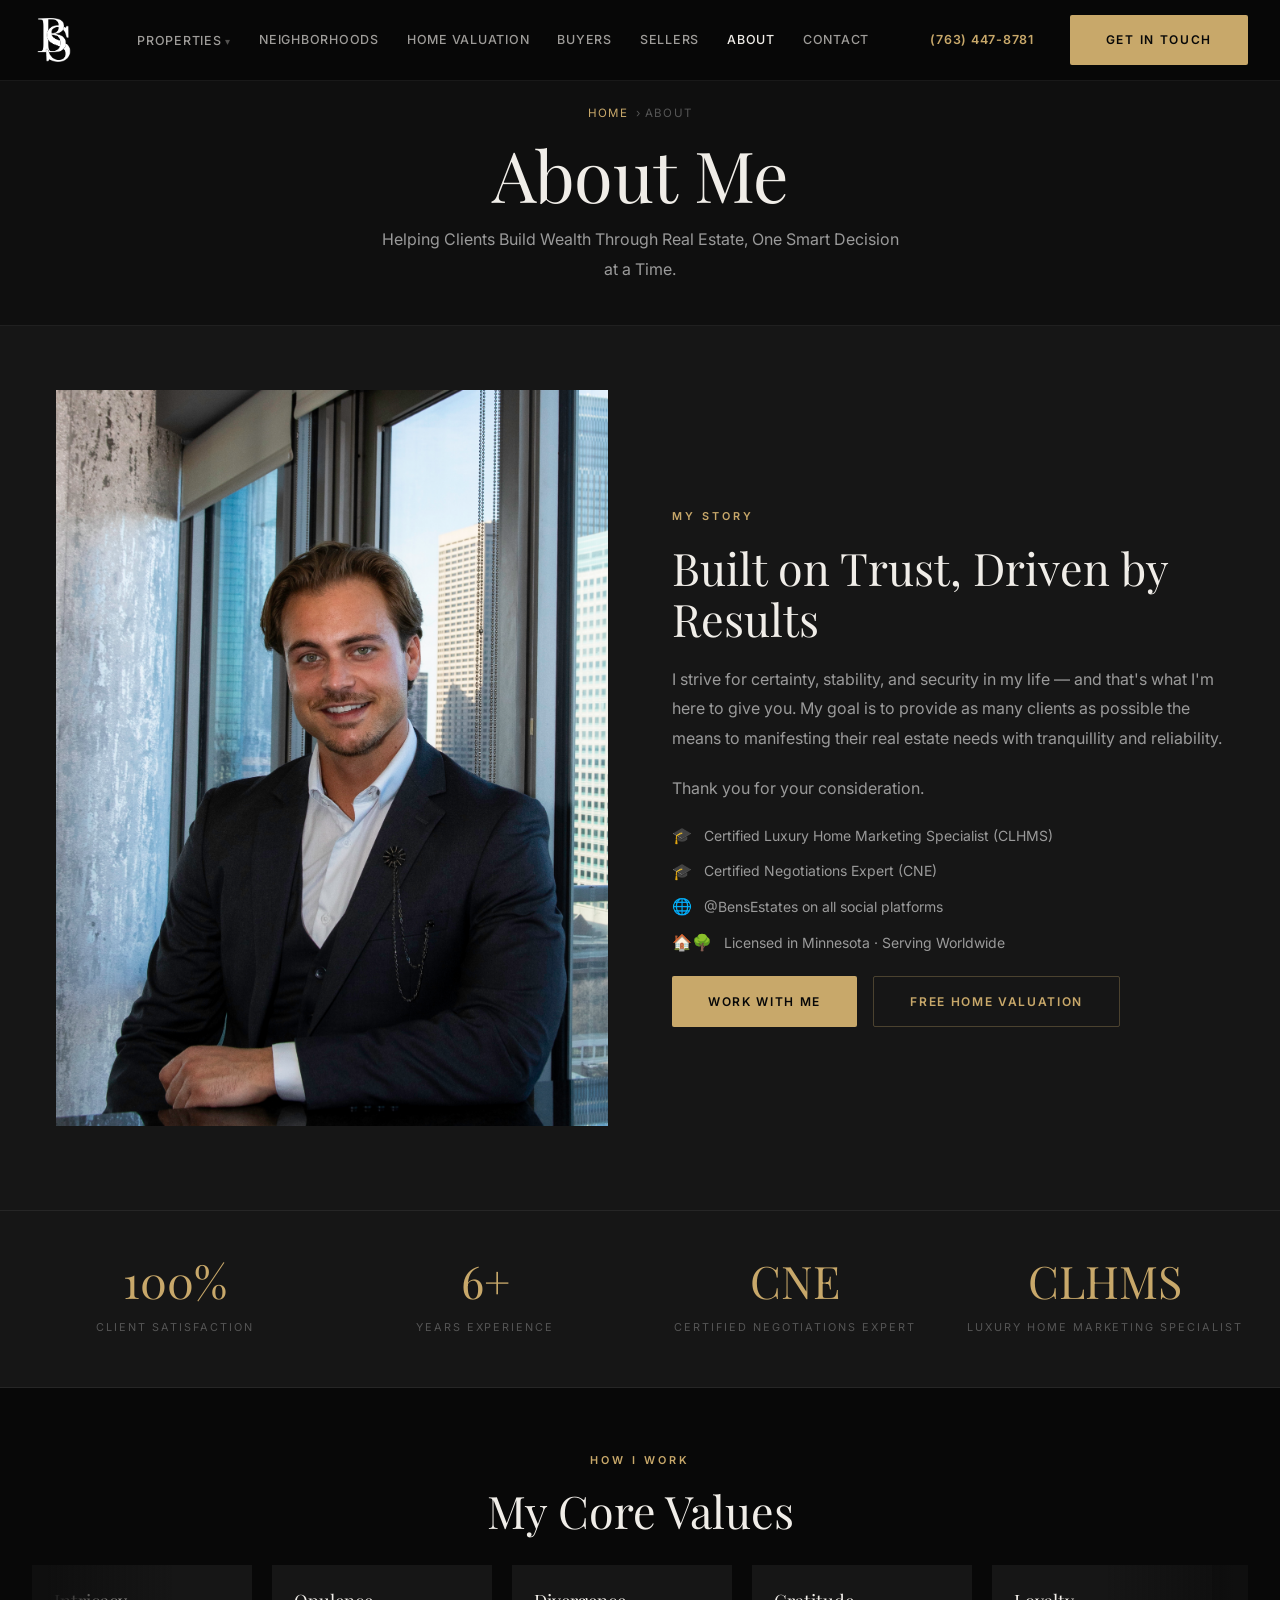
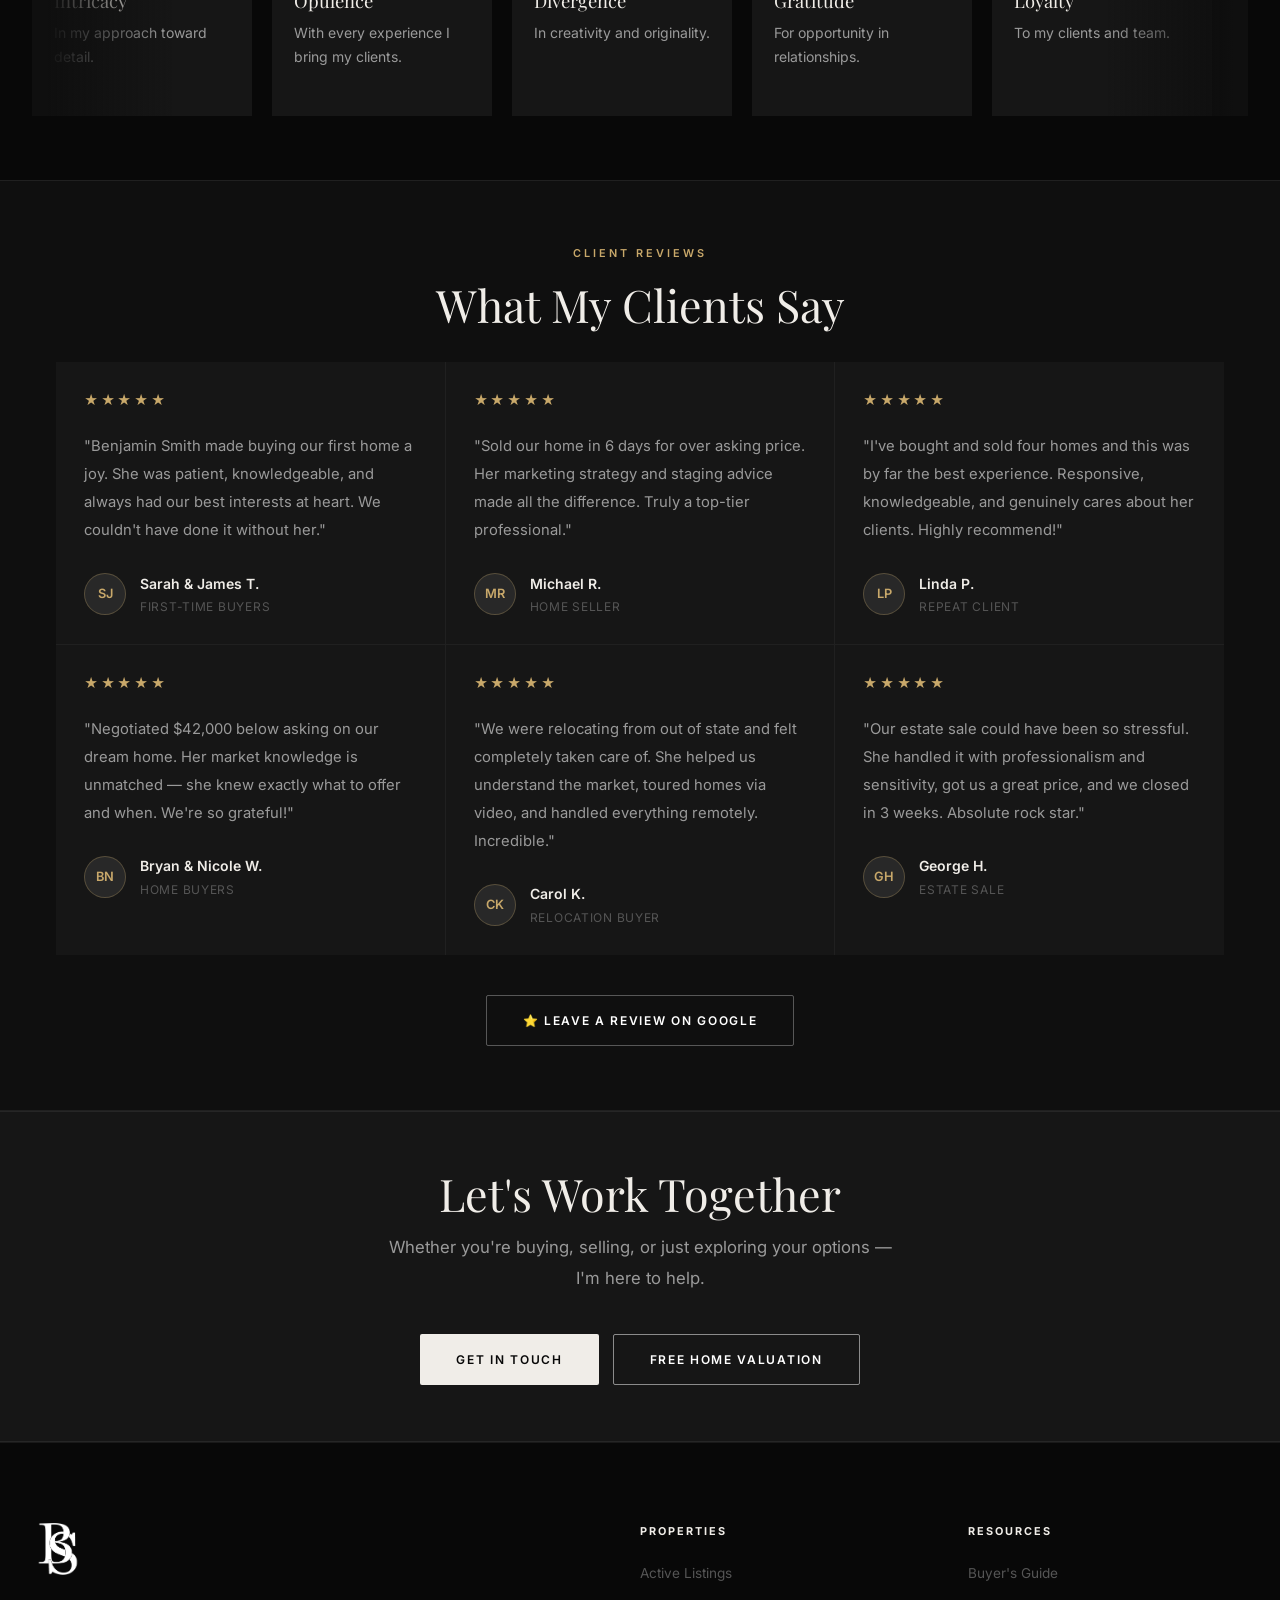
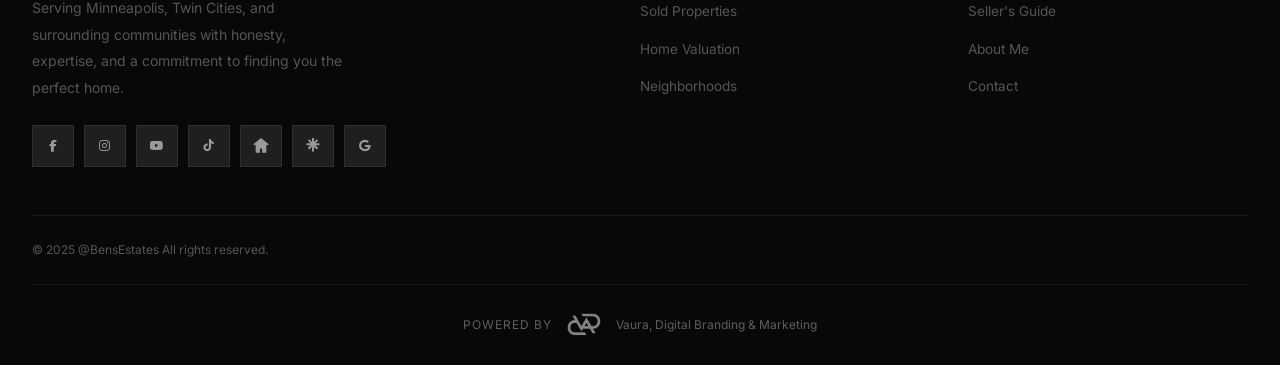
==== commit c25b3f3f: "Update Vaura text with comma, remove footer bottom links across all pages" ====
--- a/about.html
+++ b/about.html
@@ -219,13 +219,12 @@
   </div>
   <div class="footer-bottom">
     <span>© 2025 @BensEstates All rights reserved.</span>
-    <div class="footer-bottom-links"><a href="#">Privacy Policy</a><a href="#">Terms</a></div>
   </div>
   <div class="footer-vaura">
     <div style="max-width:var(--max-width);margin:0 auto;display:flex;align-items:center;justify-content:center;gap:12px;padding:20px 24px;border-top:1px solid rgba(255,255,255,0.06);">
       <span style="font-size:0.75rem;color:rgba(255,255,255,0.35);letter-spacing:0.08em;text-transform:uppercase;">Powered by</span>
       <img src="images/logo-vaura-white.png" alt="Vaura Digital Branding and Marketing" style="height:20px;width:auto;opacity:0.5;" />
-      <span style="font-size:0.75rem;color:rgba(255,255,255,0.35);">Vaura Digital Branding &amp; Marketing</span>
+      <span style="font-size:0.75rem;color:rgba(255,255,255,0.35);">Vaura, Digital Branding &amp; Marketing</span>
     </div>
   </div>
 </footer>
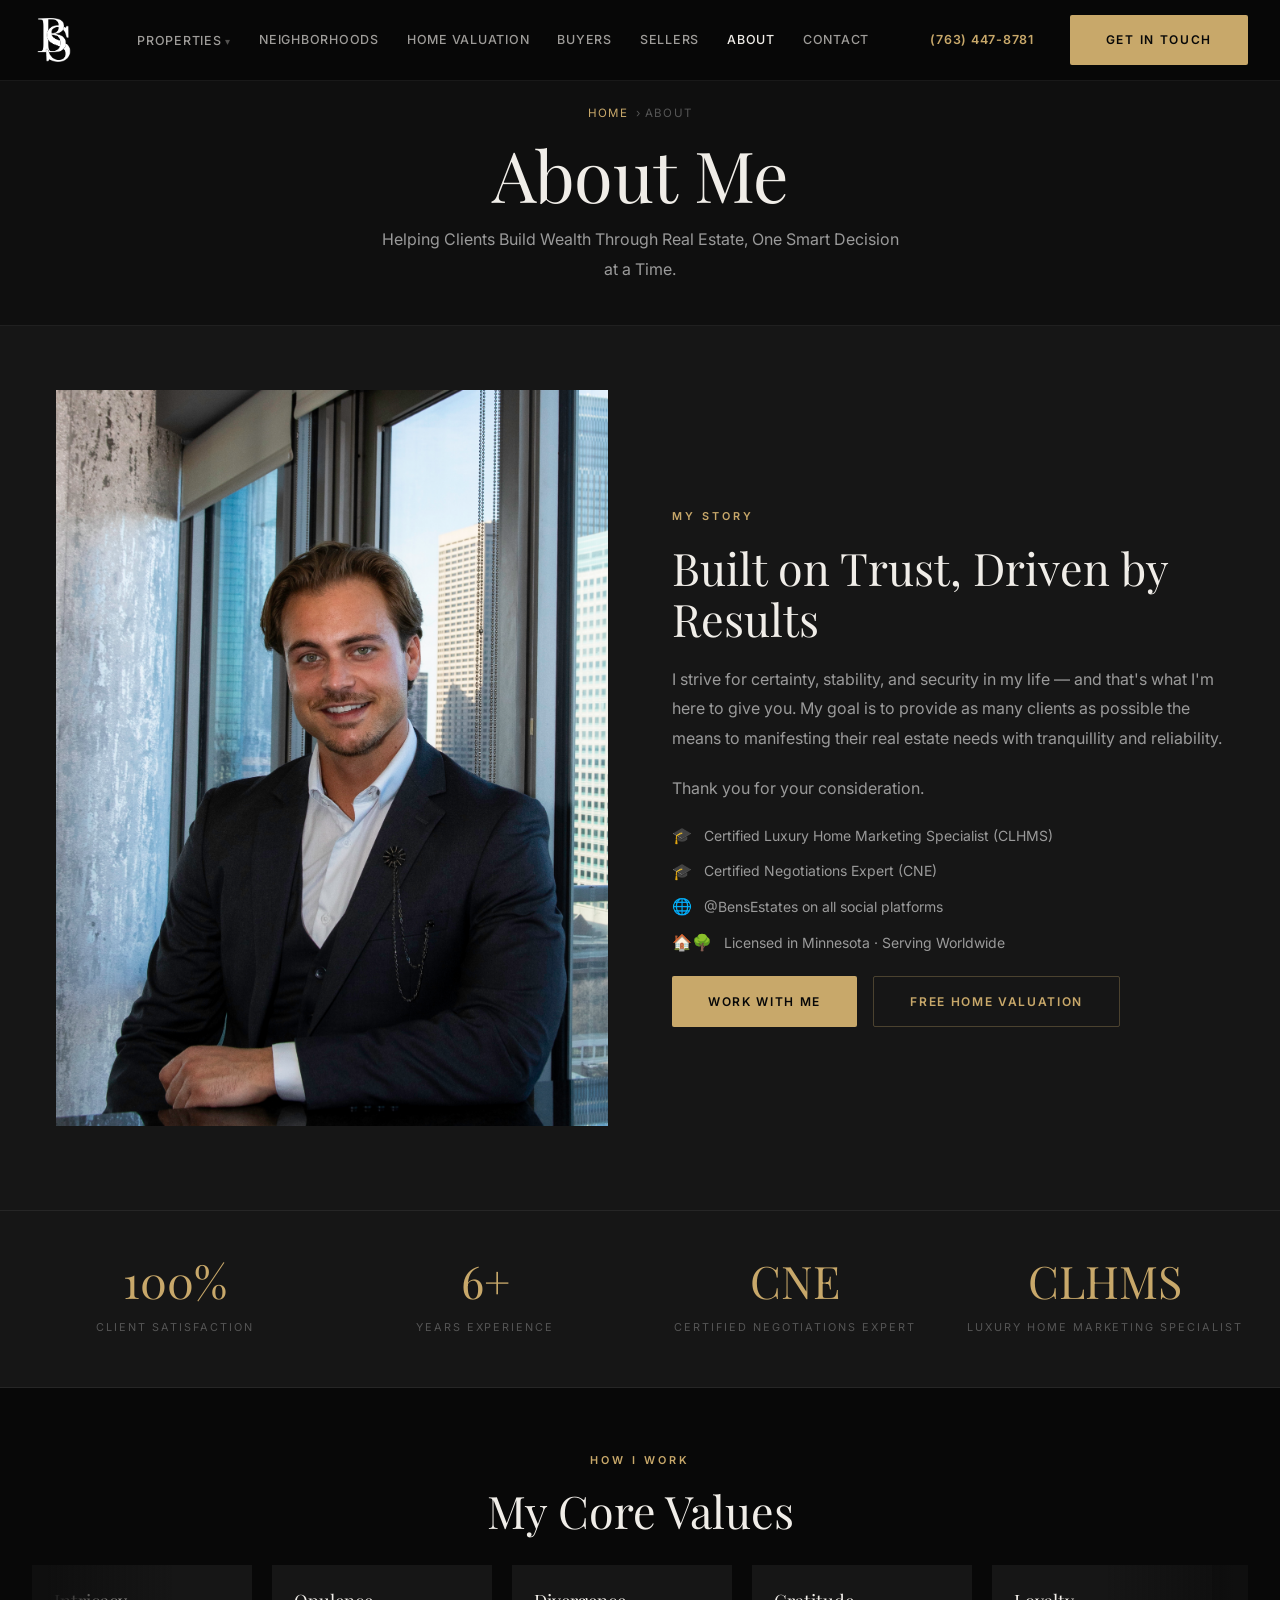
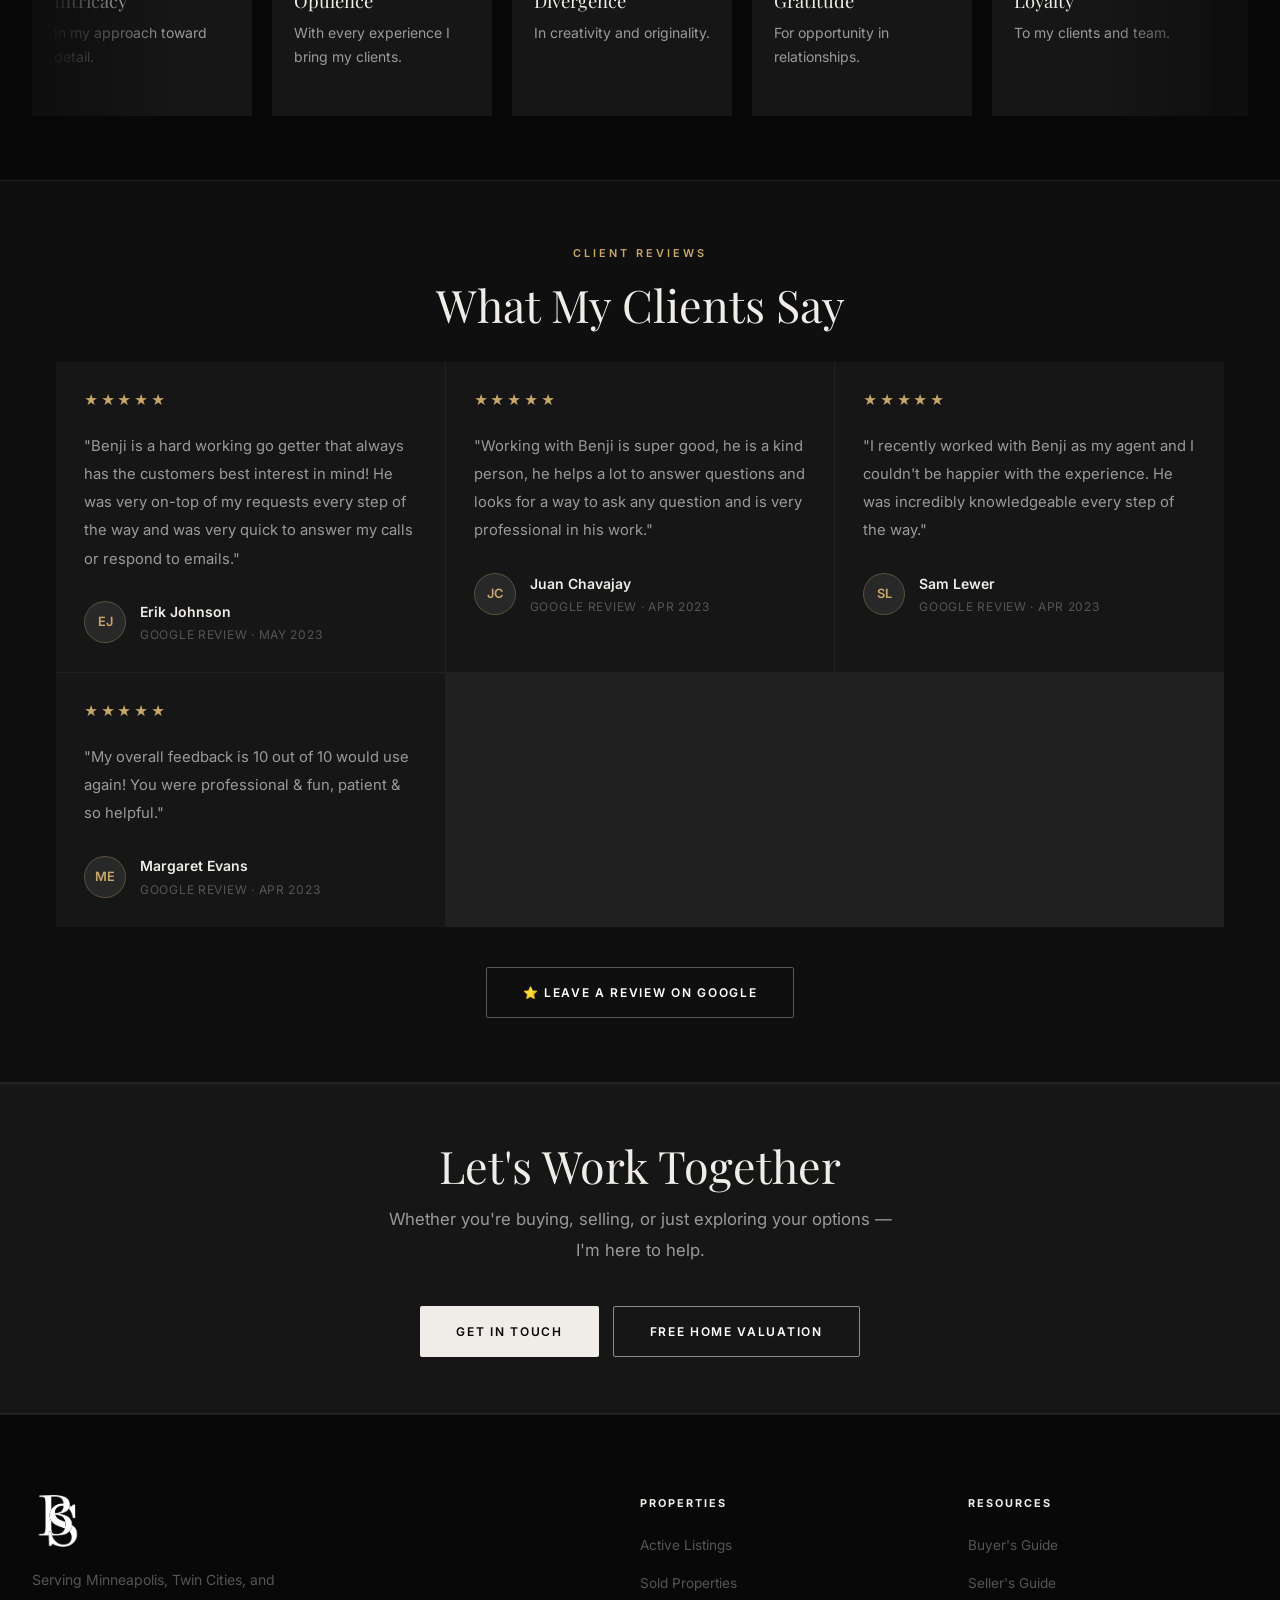
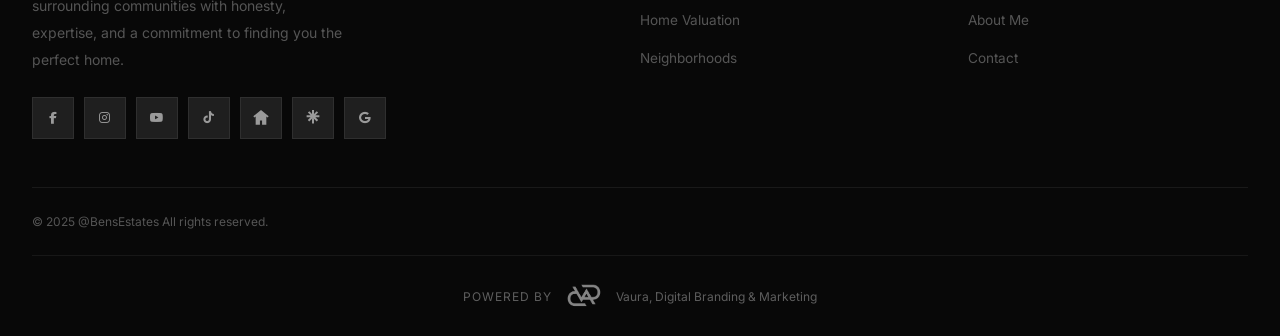
==== commit 81ed26d0: "Replace placeholder reviews with real Google reviews from Erik, Juan, Sam, and Margaret" ====
--- a/about.html
+++ b/about.html
@@ -129,50 +129,34 @@
     <div class="testimonials-grid">
       <div class="testimonial-card">
         <div class="stars">★★★★★</div>
-        <p class="testimonial-text">"Benjamin Smith made buying our first home a joy. She was patient, knowledgeable, and always had our best interests at heart. We couldn't have done it without her."</p>
-        <div class="testimonial-author">
-          <div class="author-avatar">SJ</div>
-          <div><div class="author-name">Sarah & James T.</div><div class="author-detail">First-time Buyers</div></div>
-        </div>
-      </div>
-      <div class="testimonial-card">
-        <div class="stars">★★★★★</div>
-        <p class="testimonial-text">"Sold our home in 6 days for over asking price. Her marketing strategy and staging advice made all the difference. Truly a top-tier professional."</p>
-        <div class="testimonial-author">
-          <div class="author-avatar">MR</div>
-          <div><div class="author-name">Michael R.</div><div class="author-detail">Home Seller</div></div>
-        </div>
-      </div>
-      <div class="testimonial-card">
-        <div class="stars">★★★★★</div>
-        <p class="testimonial-text">"I've bought and sold four homes and this was by far the best experience. Responsive, knowledgeable, and genuinely cares about her clients. Highly recommend!"</p>
-        <div class="testimonial-author">
-          <div class="author-avatar">LP</div>
-          <div><div class="author-name">Linda P.</div><div class="author-detail">Repeat Client</div></div>
-        </div>
-      </div>
-      <div class="testimonial-card">
-        <div class="stars">★★★★★</div>
-        <p class="testimonial-text">"Negotiated $42,000 below asking on our dream home. Her market knowledge is unmatched — she knew exactly what to offer and when. We're so grateful!"</p>
-        <div class="testimonial-author">
-          <div class="author-avatar">BN</div>
-          <div><div class="author-name">Bryan & Nicole W.</div><div class="author-detail">Home Buyers</div></div>
-        </div>
-      </div>
-      <div class="testimonial-card">
-        <div class="stars">★★★★★</div>
-        <p class="testimonial-text">"We were relocating from out of state and felt completely taken care of. She helped us understand the market, toured homes via video, and handled everything remotely. Incredible."</p>
-        <div class="testimonial-author">
-          <div class="author-avatar">CK</div>
-          <div><div class="author-name">Carol K.</div><div class="author-detail">Relocation Buyer</div></div>
-        </div>
-      </div>
-      <div class="testimonial-card">
-        <div class="stars">★★★★★</div>
-        <p class="testimonial-text">"Our estate sale could have been so stressful. She handled it with professionalism and sensitivity, got us a great price, and we closed in 3 weeks. Absolute rock star."</p>
-        <div class="testimonial-author">
-          <div class="author-avatar">GH</div>
-          <div><div class="author-name">George H.</div><div class="author-detail">Estate Sale</div></div>
+        <p class="testimonial-text">"Benji is a hard working go getter that always has the customers best interest in mind! He was very on-top of my requests every step of the way and was very quick to answer my calls or respond to emails."</p>
+        <div class="testimonial-author">
+          <div class="author-avatar">EJ</div>
+          <div><div class="author-name">Erik Johnson</div><div class="author-detail">Google Review · May 2023</div></div>
+        </div>
+      </div>
+      <div class="testimonial-card">
+        <div class="stars">★★★★★</div>
+        <p class="testimonial-text">"Working with Benji is super good, he is a kind person, he helps a lot to answer questions and looks for a way to ask any question and is very professional in his work."</p>
+        <div class="testimonial-author">
+          <div class="author-avatar">JC</div>
+          <div><div class="author-name">Juan Chavajay</div><div class="author-detail">Google Review · Apr 2023</div></div>
+        </div>
+      </div>
+      <div class="testimonial-card">
+        <div class="stars">★★★★★</div>
+        <p class="testimonial-text">"I recently worked with Benji as my agent and I couldn't be happier with the experience. He was incredibly knowledgeable every step of the way."</p>
+        <div class="testimonial-author">
+          <div class="author-avatar">SL</div>
+          <div><div class="author-name">Sam Lewer</div><div class="author-detail">Google Review · Apr 2023</div></div>
+        </div>
+      </div>
+      <div class="testimonial-card">
+        <div class="stars">★★★★★</div>
+        <p class="testimonial-text">"My overall feedback is 10 out of 10 would use again! You were professional & fun, patient & so helpful."</p>
+        <div class="testimonial-author">
+          <div class="author-avatar">ME</div>
+          <div><div class="author-name">Margaret Evans</div><div class="author-detail">Google Review · Apr 2023</div></div>
         </div>
       </div>
     </div>
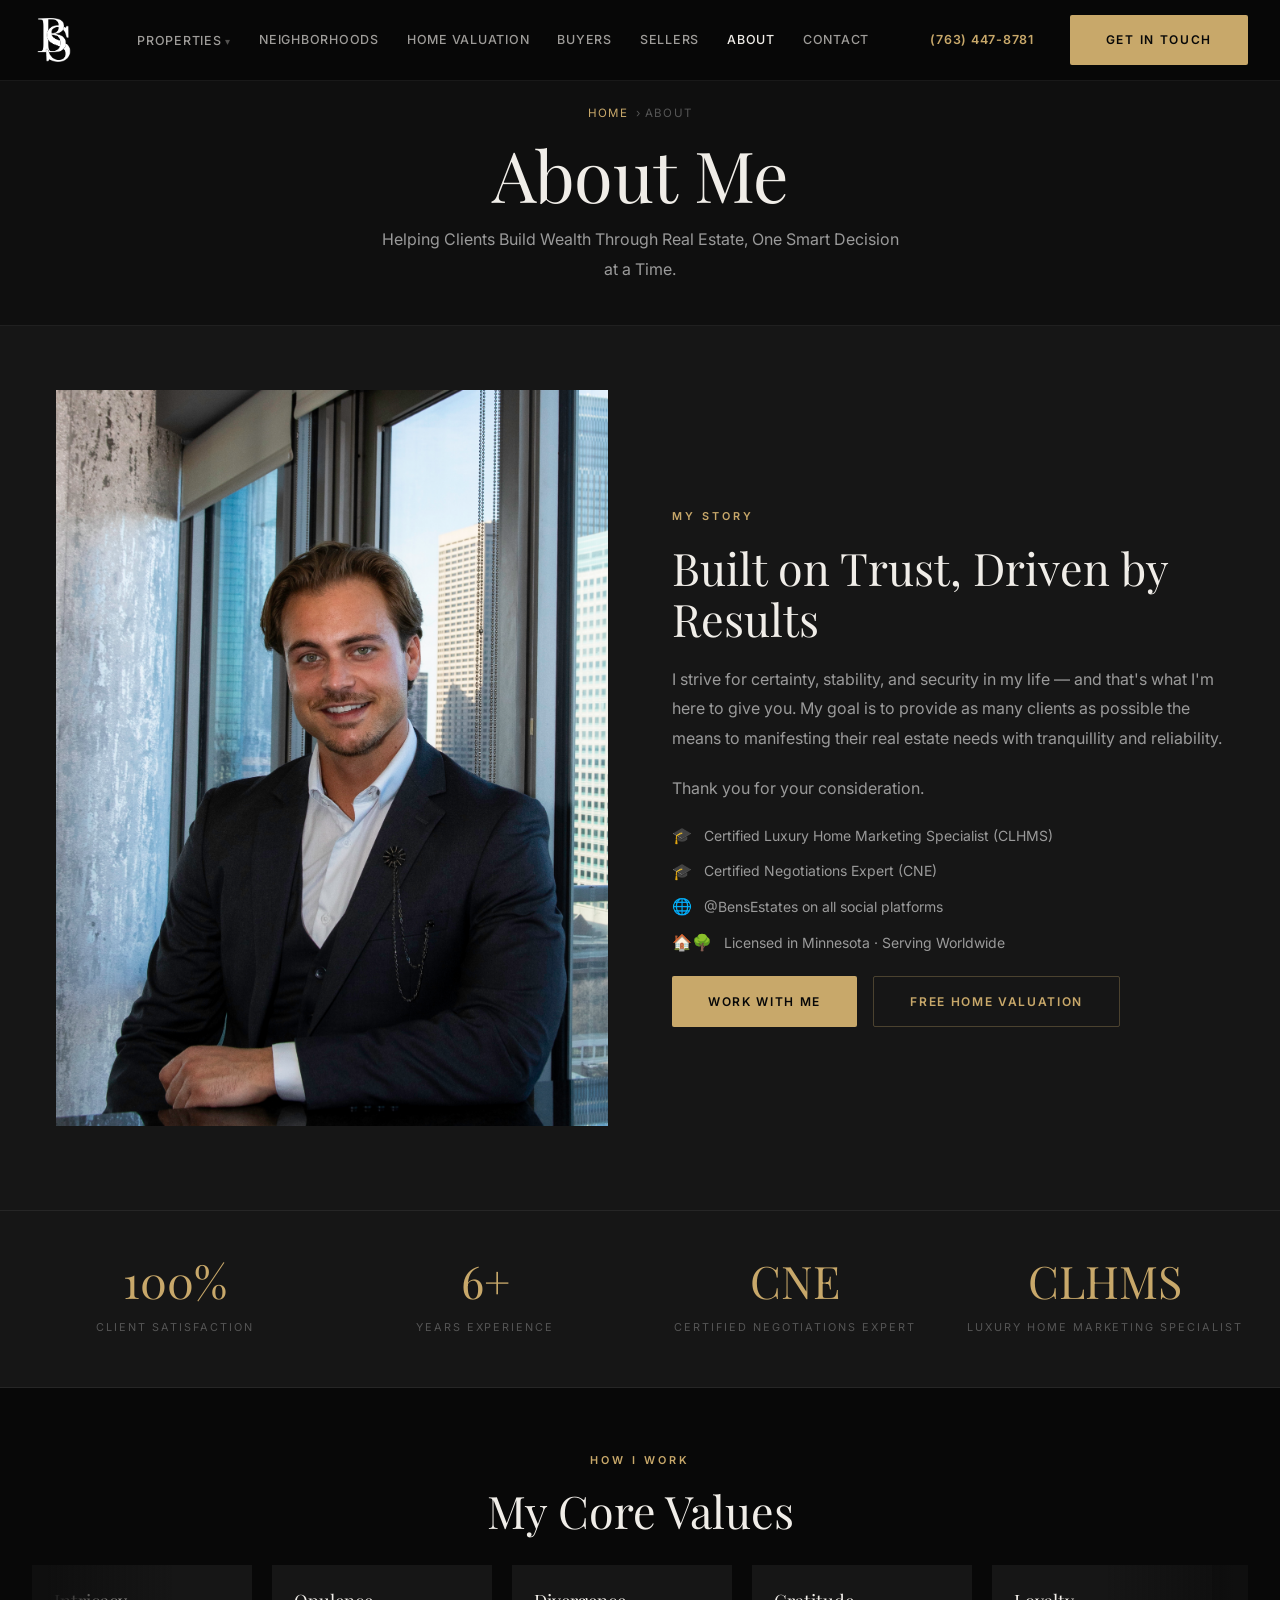
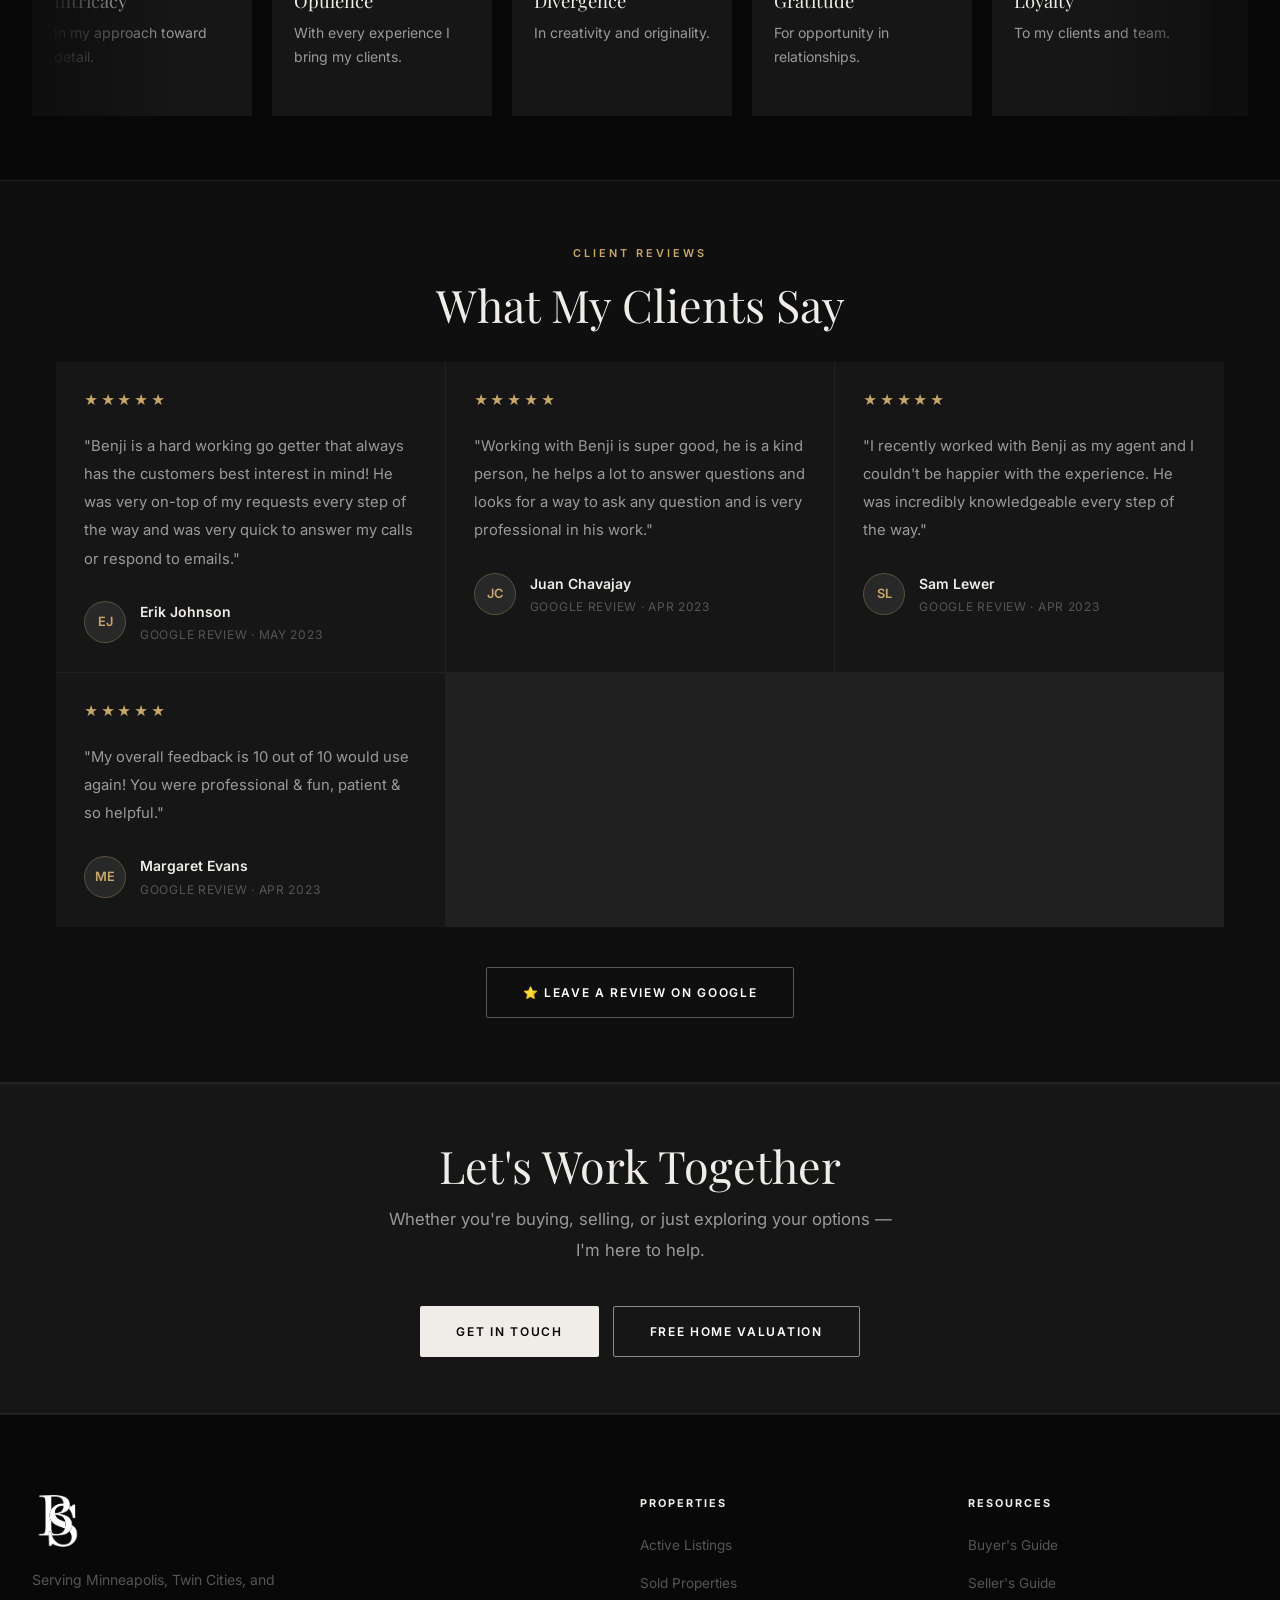
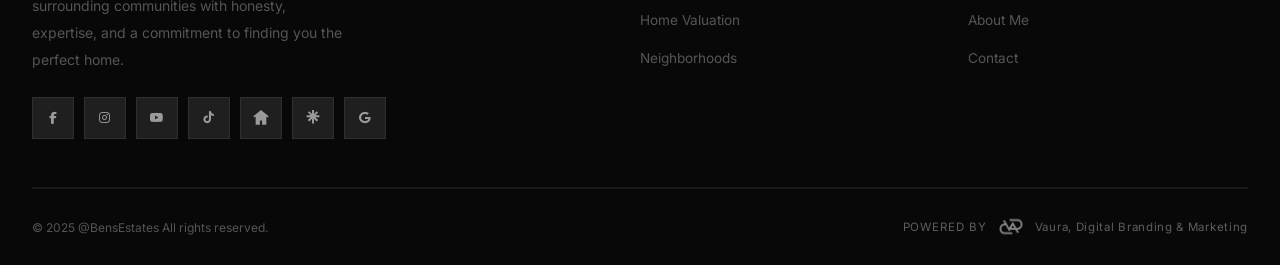
==== commit bd323dad: "Move Vaura credit inline with copyright bar — right side desktop, centered mobile" ====
--- a/about.html
+++ b/about.html
@@ -203,12 +203,10 @@
   </div>
   <div class="footer-bottom">
     <span>© 2025 @BensEstates All rights reserved.</span>
-  </div>
-  <div class="footer-vaura">
-    <div style="max-width:var(--max-width);margin:0 auto;display:flex;align-items:center;justify-content:center;gap:12px;padding:20px 24px;border-top:1px solid rgba(255,255,255,0.06);">
-      <span style="font-size:0.75rem;color:rgba(255,255,255,0.35);letter-spacing:0.08em;text-transform:uppercase;">Powered by</span>
-      <img src="images/logo-vaura-white.png" alt="Vaura Digital Branding and Marketing" style="height:20px;width:auto;opacity:0.5;" />
-      <span style="font-size:0.75rem;color:rgba(255,255,255,0.35);">Vaura, Digital Branding &amp; Marketing</span>
+    <div class="footer-vaura-inline">
+      <span class="powered-label">Powered by</span>
+      <img src="images/logo-vaura-white.png" alt="Vaura, Digital Branding and Marketing" />
+      <span>Vaura, Digital Branding &amp; Marketing</span>
     </div>
   </div>
 </footer>
--- a/styles.css
+++ b/styles.css
@@ -820,10 +820,12 @@
   padding: 24px 0;
   font-size: 0.75rem;
   color: var(--text-muted);
-}
-.footer-bottom-links { display: flex; gap: 28px; }
-.footer-bottom-links a { color: var(--text-muted); }
-.footer-bottom-links a:hover { color: var(--color-accent); }
+  border-top: 1px solid rgba(255,255,255,0.06);
+}
+.footer-vaura-inline { display: flex; align-items: center; gap: 10px; }
+.footer-vaura-inline img { height: 28px !important; width: auto; opacity: 0.5; vertical-align: middle; }
+.footer-vaura-inline span { font-size: 0.72rem; color: rgba(255,255,255,0.35); letter-spacing: 0.06em; }
+.footer-vaura-inline .powered-label { text-transform: uppercase; letter-spacing: 0.08em; }
 
 /* ── Neighborhood carousel slide sizing ── */
 .nbhd-slide {
@@ -947,6 +949,7 @@
   .footer-inner { grid-template-columns: 1fr 1fr; gap: 28px; }
   .footer-brand { grid-column: 1 / -1; }
   .footer-bottom { flex-direction: column; gap: 16px; text-align: center; }
+  .footer-vaura-inline { justify-content: center; }
   .newsletter-form { flex-direction: column; }
   .hero-search { padding: 24px; margin-bottom: 48px; }
   .filter-bar { flex-direction: column; }
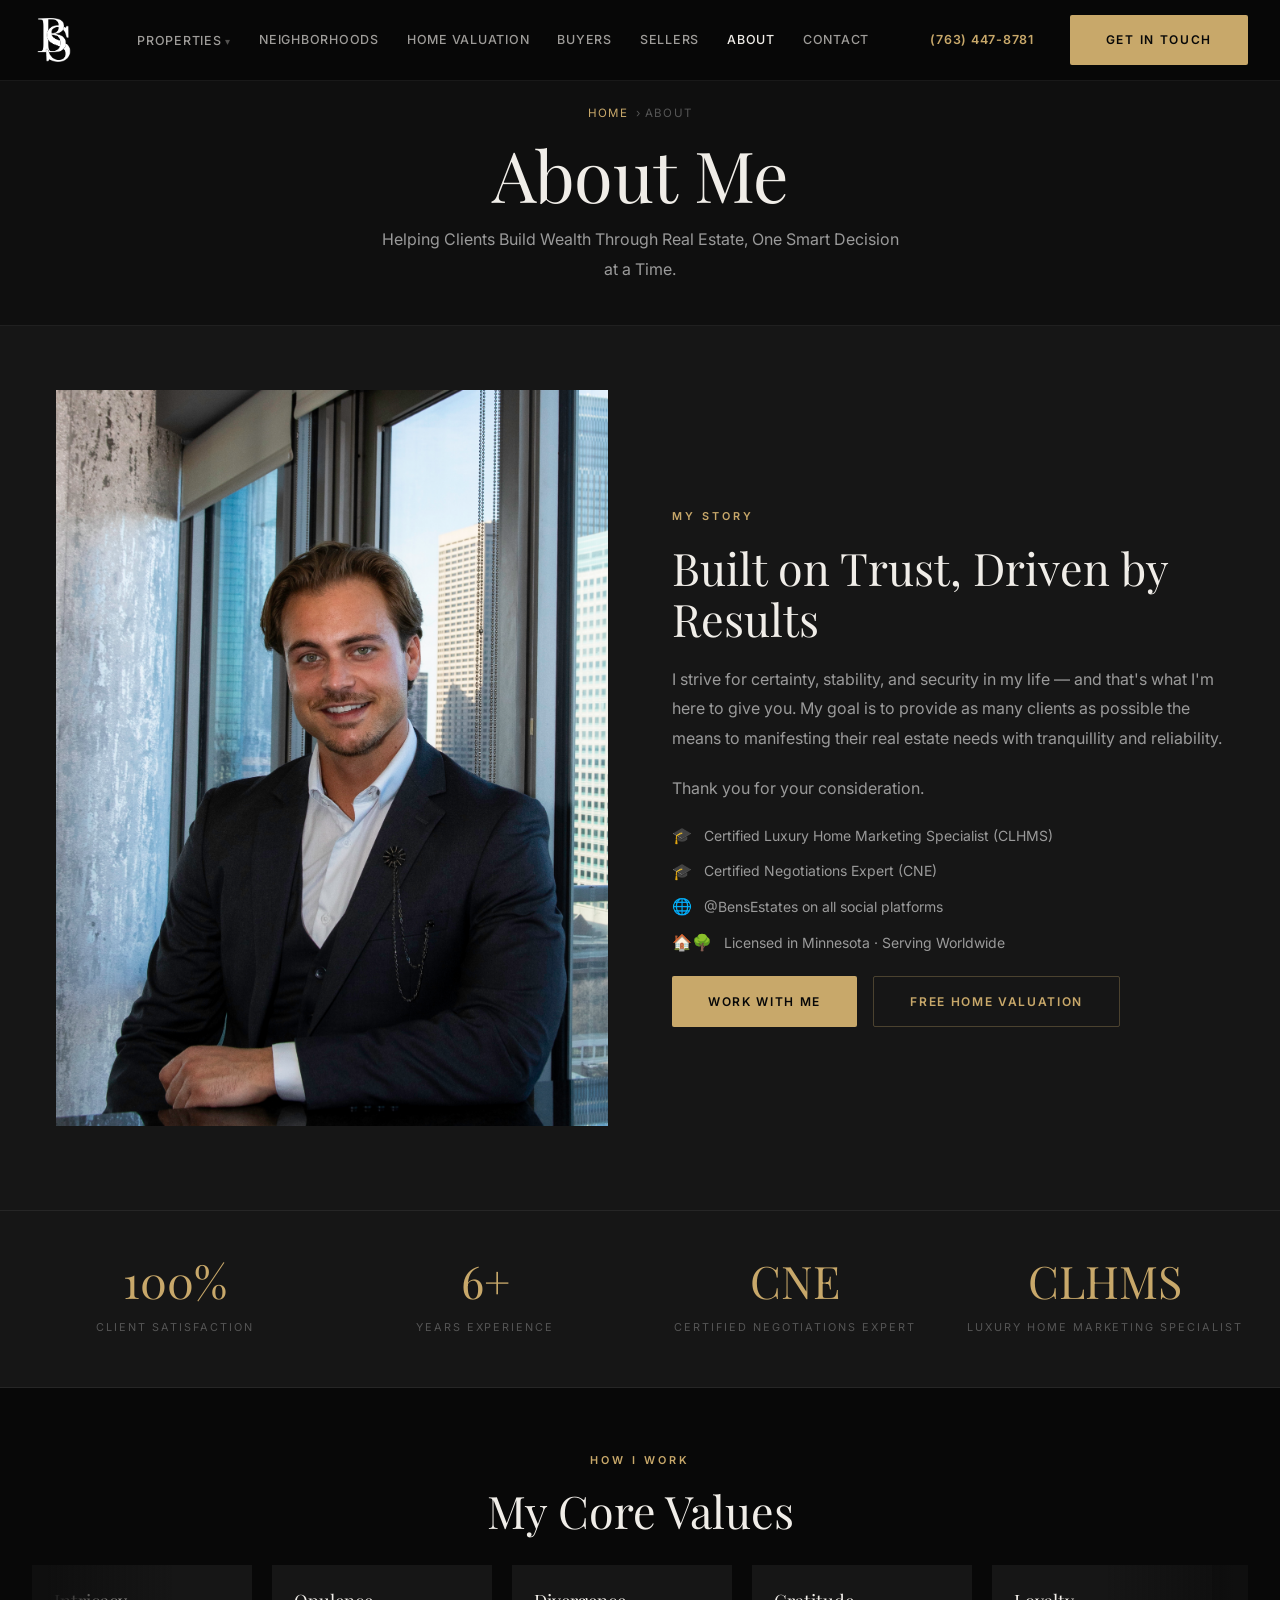
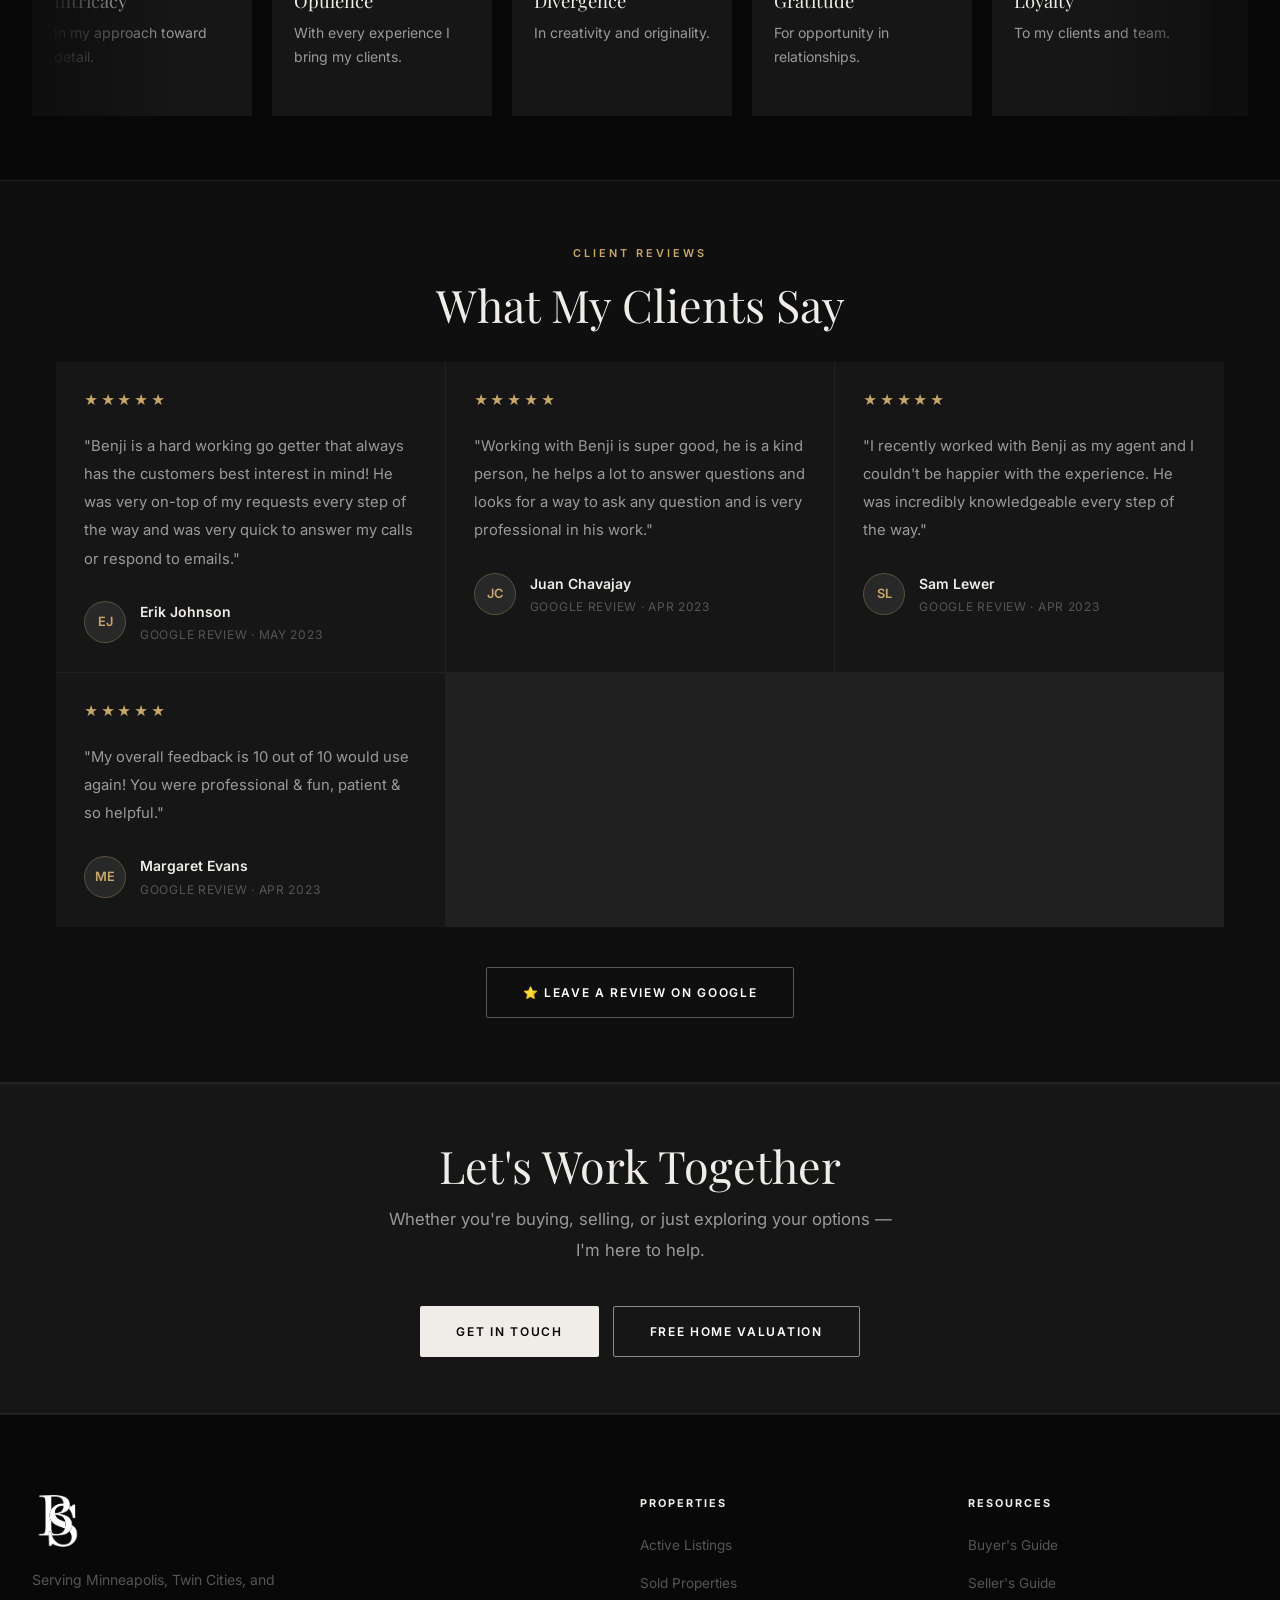
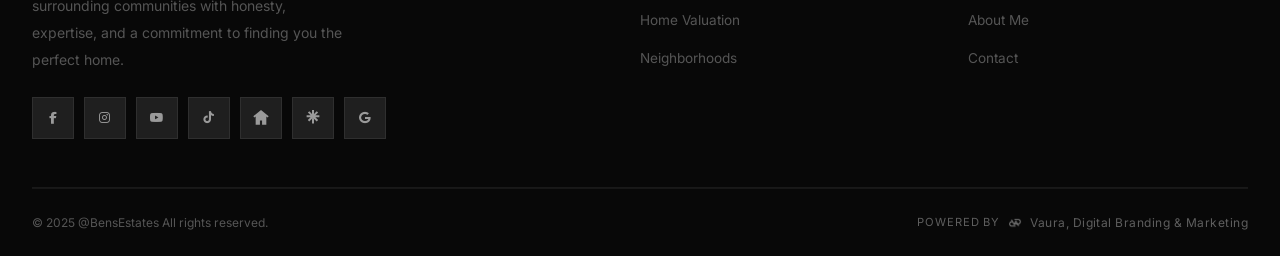
==== commit afedc079: "Update all page titles to use @BensEstates branding" ====
--- a/about.html
+++ b/about.html
@@ -3,7 +3,7 @@
 <head>
   <meta charset="UTF-8" />
   <meta name="viewport" content="width=device-width, initial-scale=1.0" />
-  <title>About | Ben's Estates</title>
+  <title>About | @BensEstates</title>
   <link rel="icon" type="image/png" href="images/logo-bs-white.png" />
   <link rel="preconnect" href="https://fonts.googleapis.com" />
   <link href="https://fonts.googleapis.com/css2?family=Playfair+Display:wght@400;600;700&family=Inter:wght@400;500;600;700&display=swap" rel="stylesheet" />
--- a/styles.css
+++ b/styles.css
@@ -822,10 +822,10 @@
   color: var(--text-muted);
   border-top: 1px solid rgba(255,255,255,0.06);
 }
-.footer-vaura-inline { display: flex; align-items: center; gap: 10px; }
-.footer-vaura-inline img { height: 28px !important; width: auto; opacity: 0.5; vertical-align: middle; }
-.footer-vaura-inline span { font-size: 0.72rem; color: rgba(255,255,255,0.35); letter-spacing: 0.06em; }
-.footer-vaura-inline .powered-label { text-transform: uppercase; letter-spacing: 0.08em; }
+.footer-vaura-inline { display: flex; align-items: center; gap: 8px; }
+.footer-vaura-inline img { height: 14px !important; width: auto; opacity: 0.5; vertical-align: middle; }
+.footer-vaura-inline span { font-size: 0.75rem; color: rgba(255,255,255,0.35); letter-spacing: 0.04em; }
+.footer-vaura-inline .powered-label { text-transform: uppercase; letter-spacing: 0.08em; font-size: 0.7rem; }
 
 /* ── Neighborhood carousel slide sizing ── */
 .nbhd-slide {
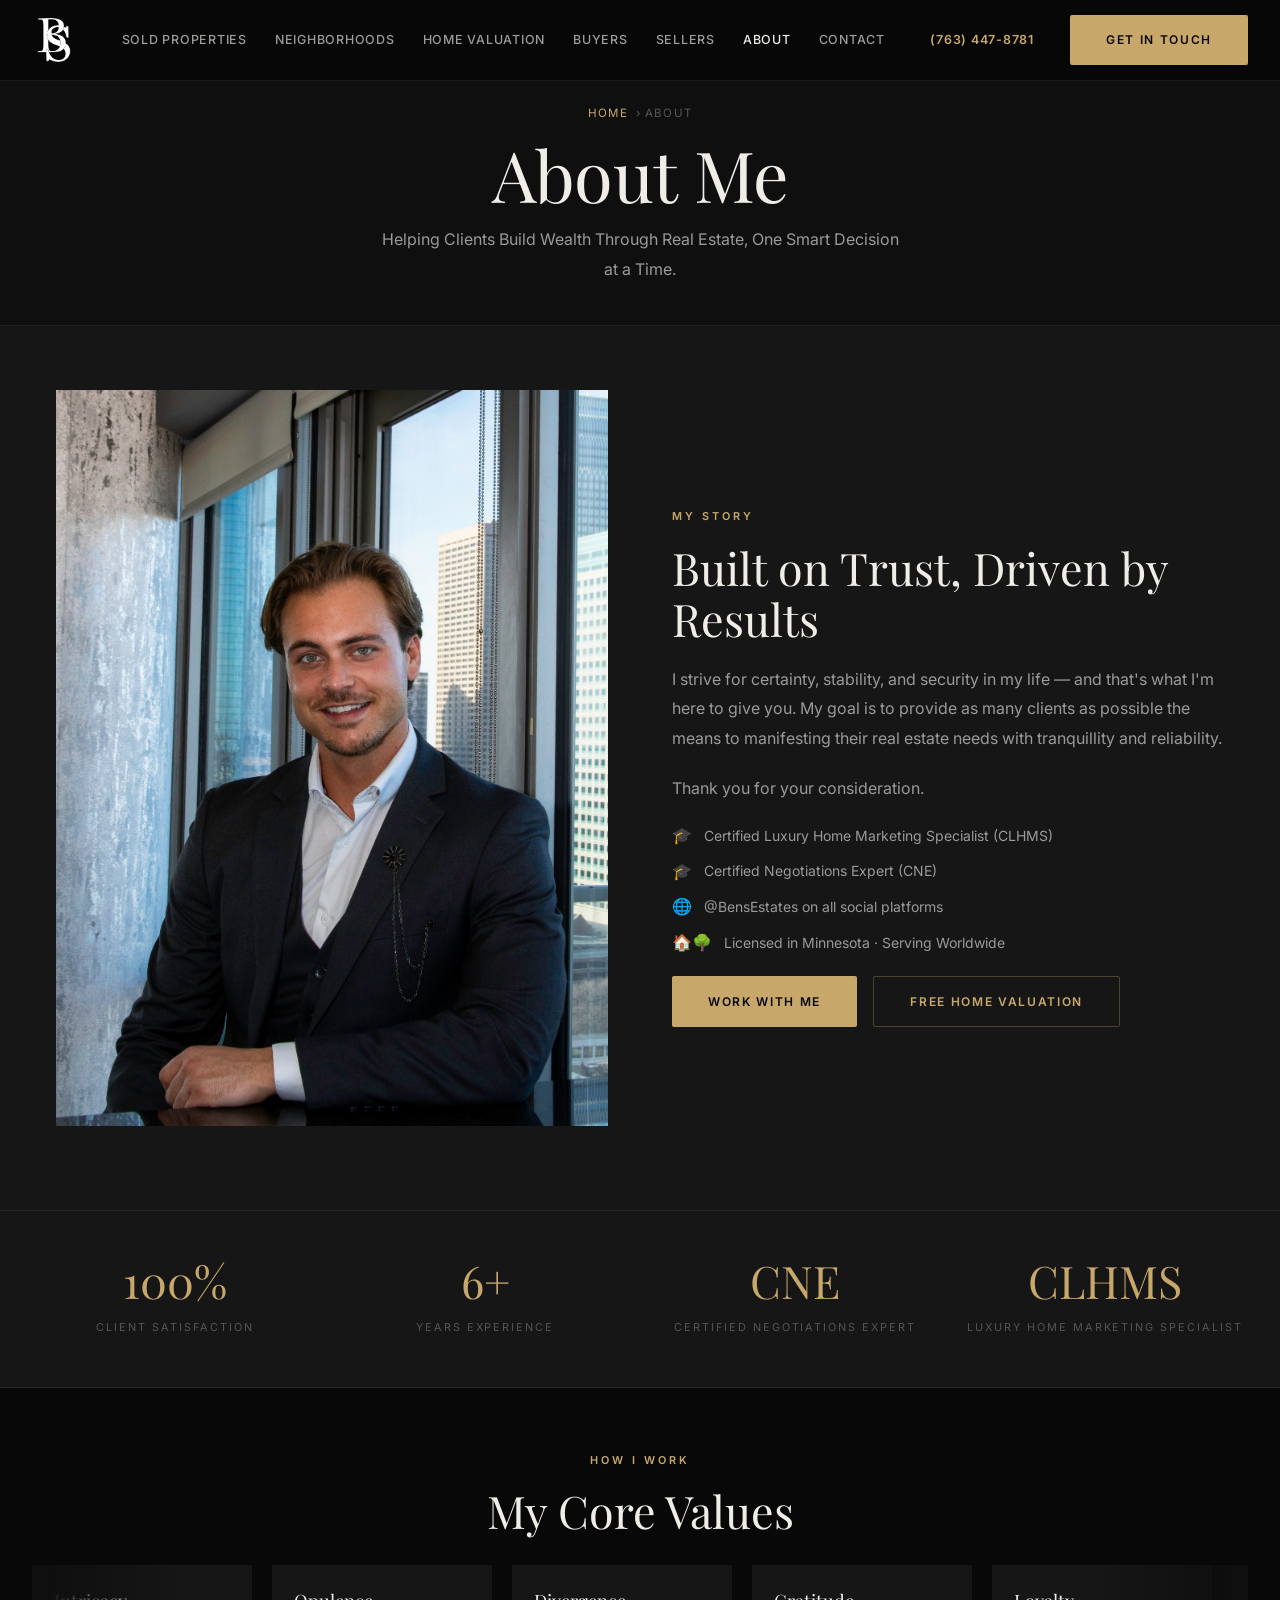
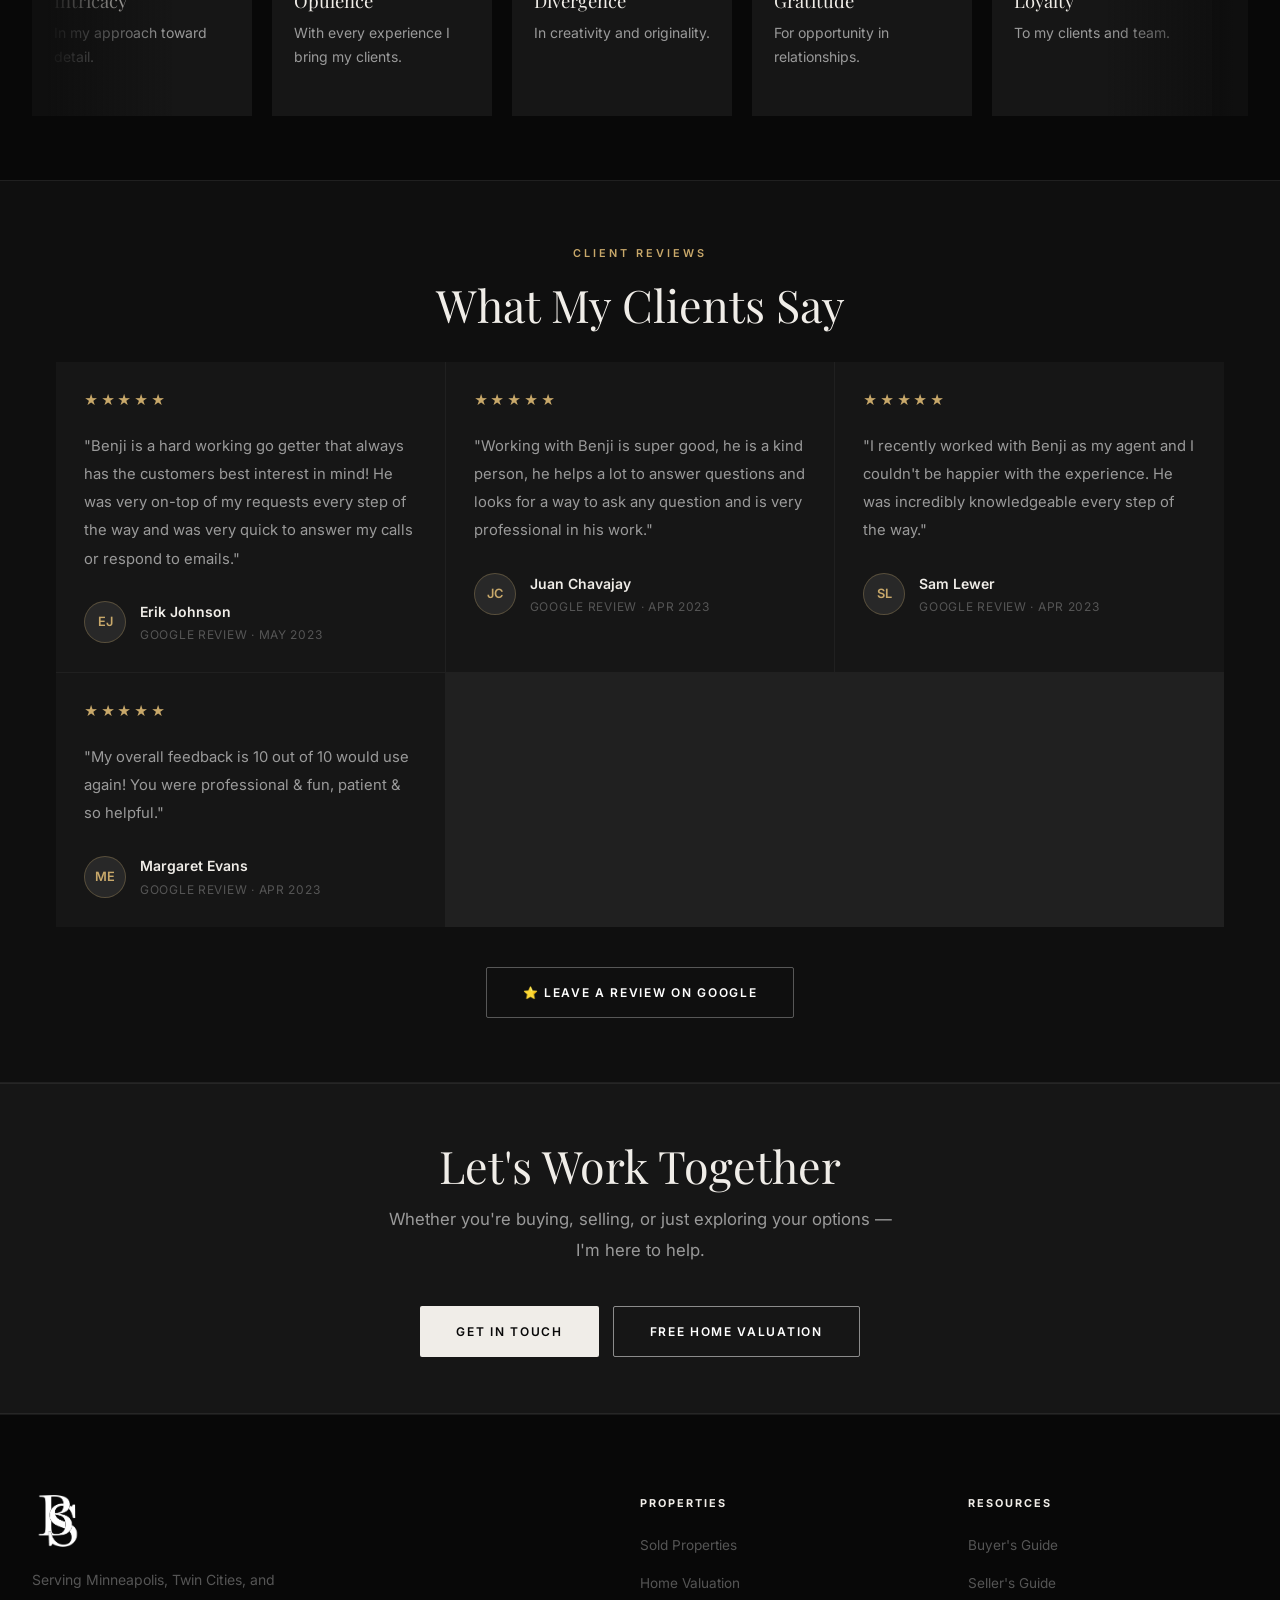
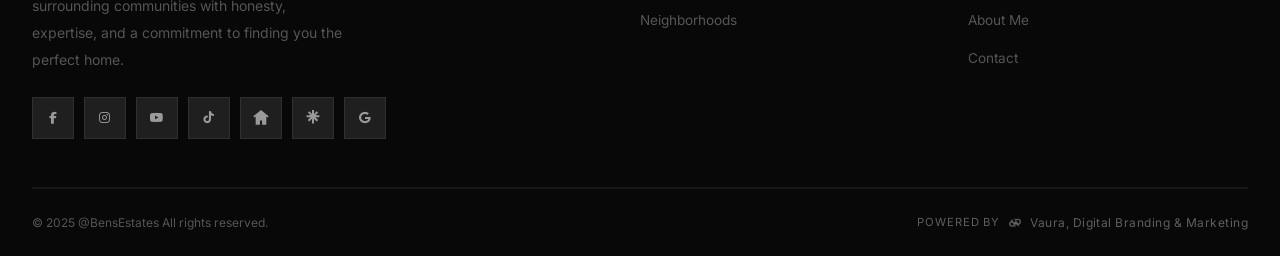
==== commit 41eef7f9: "Remove Active Listings from nav/footer, redirect View Listings to sold page Co-Authored-By: Claude S" ====
--- a/about.html
+++ b/about.html
@@ -16,13 +16,7 @@
   <div class="nav-inner">
     <a href="index.html" class="nav-logo"><img src="images/logo-bs-white.png" alt="Ben's Estates" class="logo-img" style="height:44px;width:auto;" /></a>
     <nav class="nav-links">
-      <div class="nav-dropdown">
-        <a href="properties.html">Properties</a>
-        <div class="dropdown-menu">
-          <a href="properties.html">Active Listings</a>
-          <a href="sold.html">Sold Properties</a>
-        </div>
-      </div>
+      <a href="sold.html">Sold Properties</a>
       <a href="neighborhoods.html">Neighborhoods</a>
       <a href="home-valuation.html">Home Valuation</a>
       <a href="buyers.html">Buyers</a>
@@ -39,7 +33,6 @@
 </header>
 
 <div class="mobile-nav" id="mobileNav">
-  <a href="properties.html">Active Listings</a>
   <a href="sold.html">Sold Properties</a>
   <a href="neighborhoods.html">Neighborhoods</a>
   <a href="home-valuation.html">Home Valuation</a>
@@ -192,8 +185,7 @@
         <a href="https://share.google/MOJcwrtn4jOWiQxQ8" class="social-link" title="Google Reviews" target="_blank"><i class="fa-brands fa-google"></i></a>
       </div>
     </div>
-    <div class="footer-col"><h5>Properties</h5><ul>
-      <li><a href="properties.html">Active Listings</a></li><li><a href="sold.html">Sold Properties</a></li>
+    <div class="footer-col"><h5>Properties</h5><ul><li><a href="sold.html">Sold Properties</a></li>
       <li><a href="home-valuation.html">Home Valuation</a></li><li><a href="neighborhoods.html">Neighborhoods</a></li>
     </ul></div>
     <div class="footer-col"><h5>Resources</h5><ul>
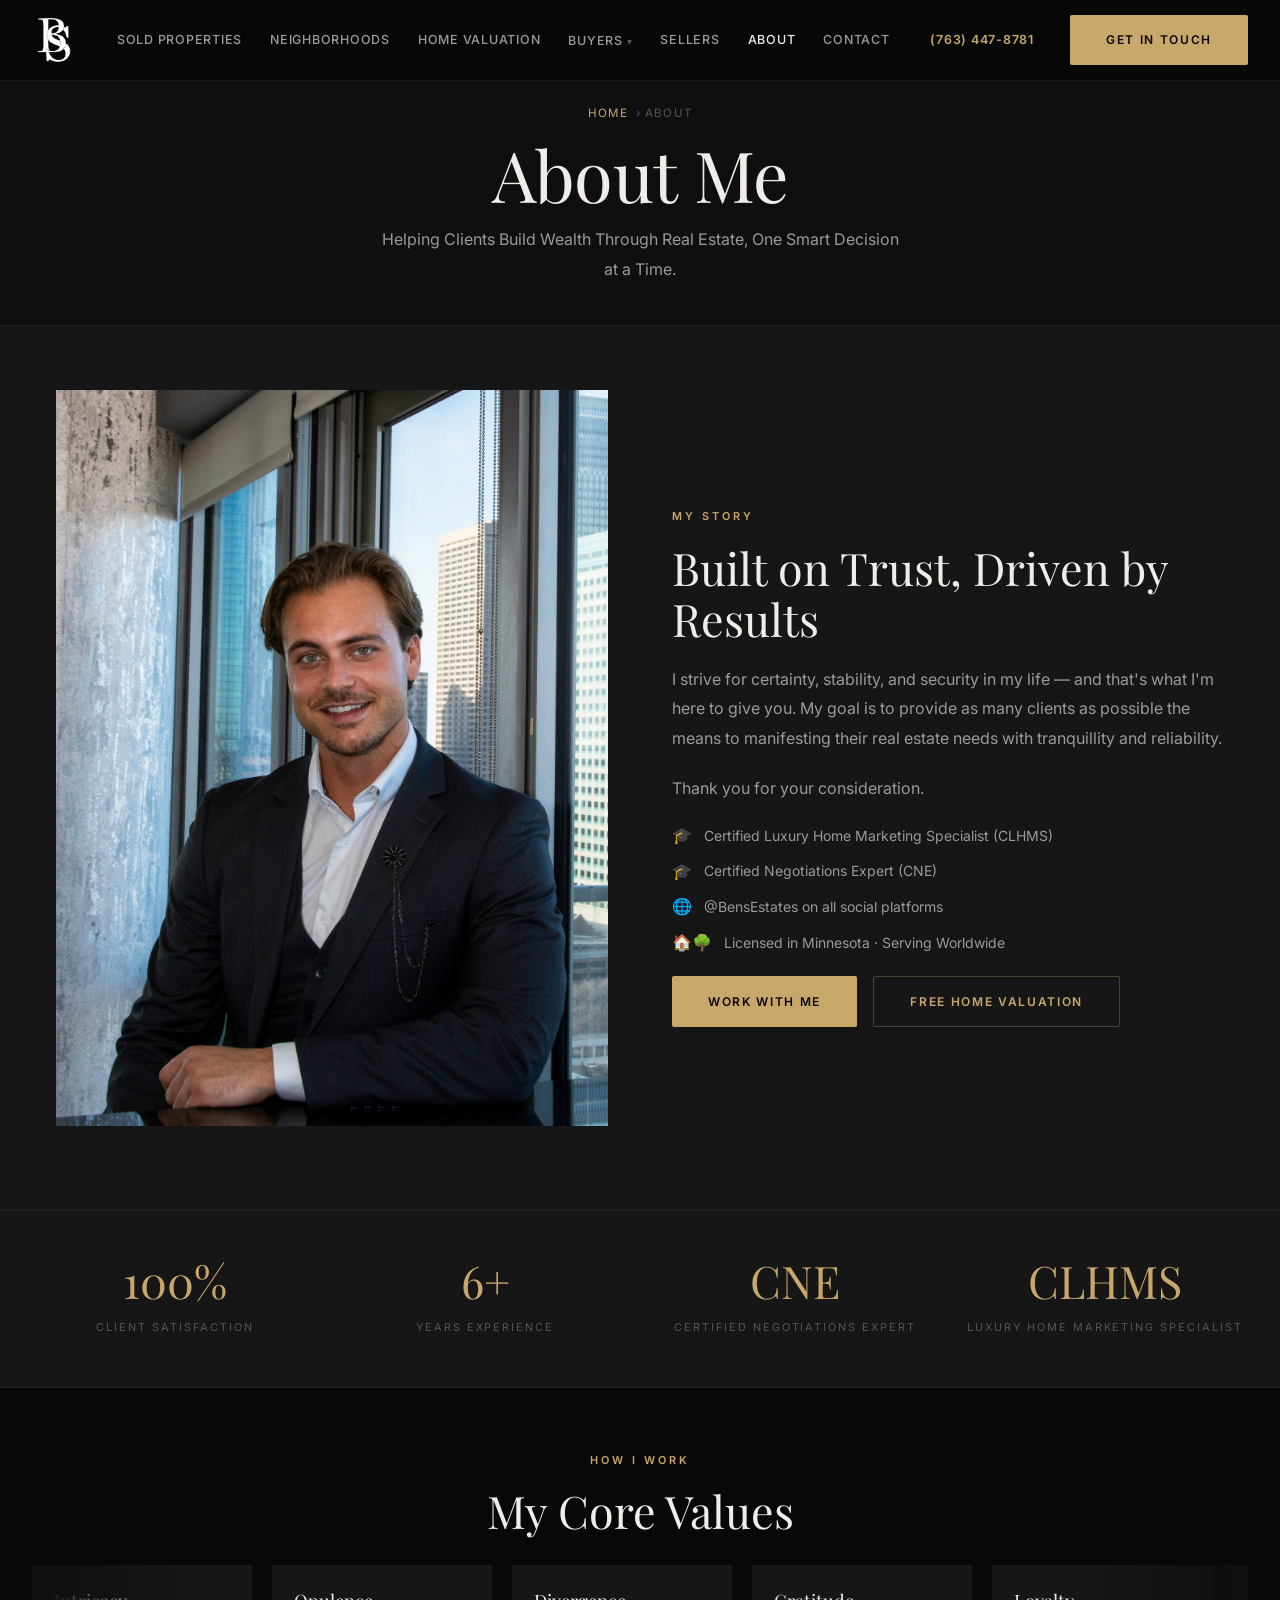
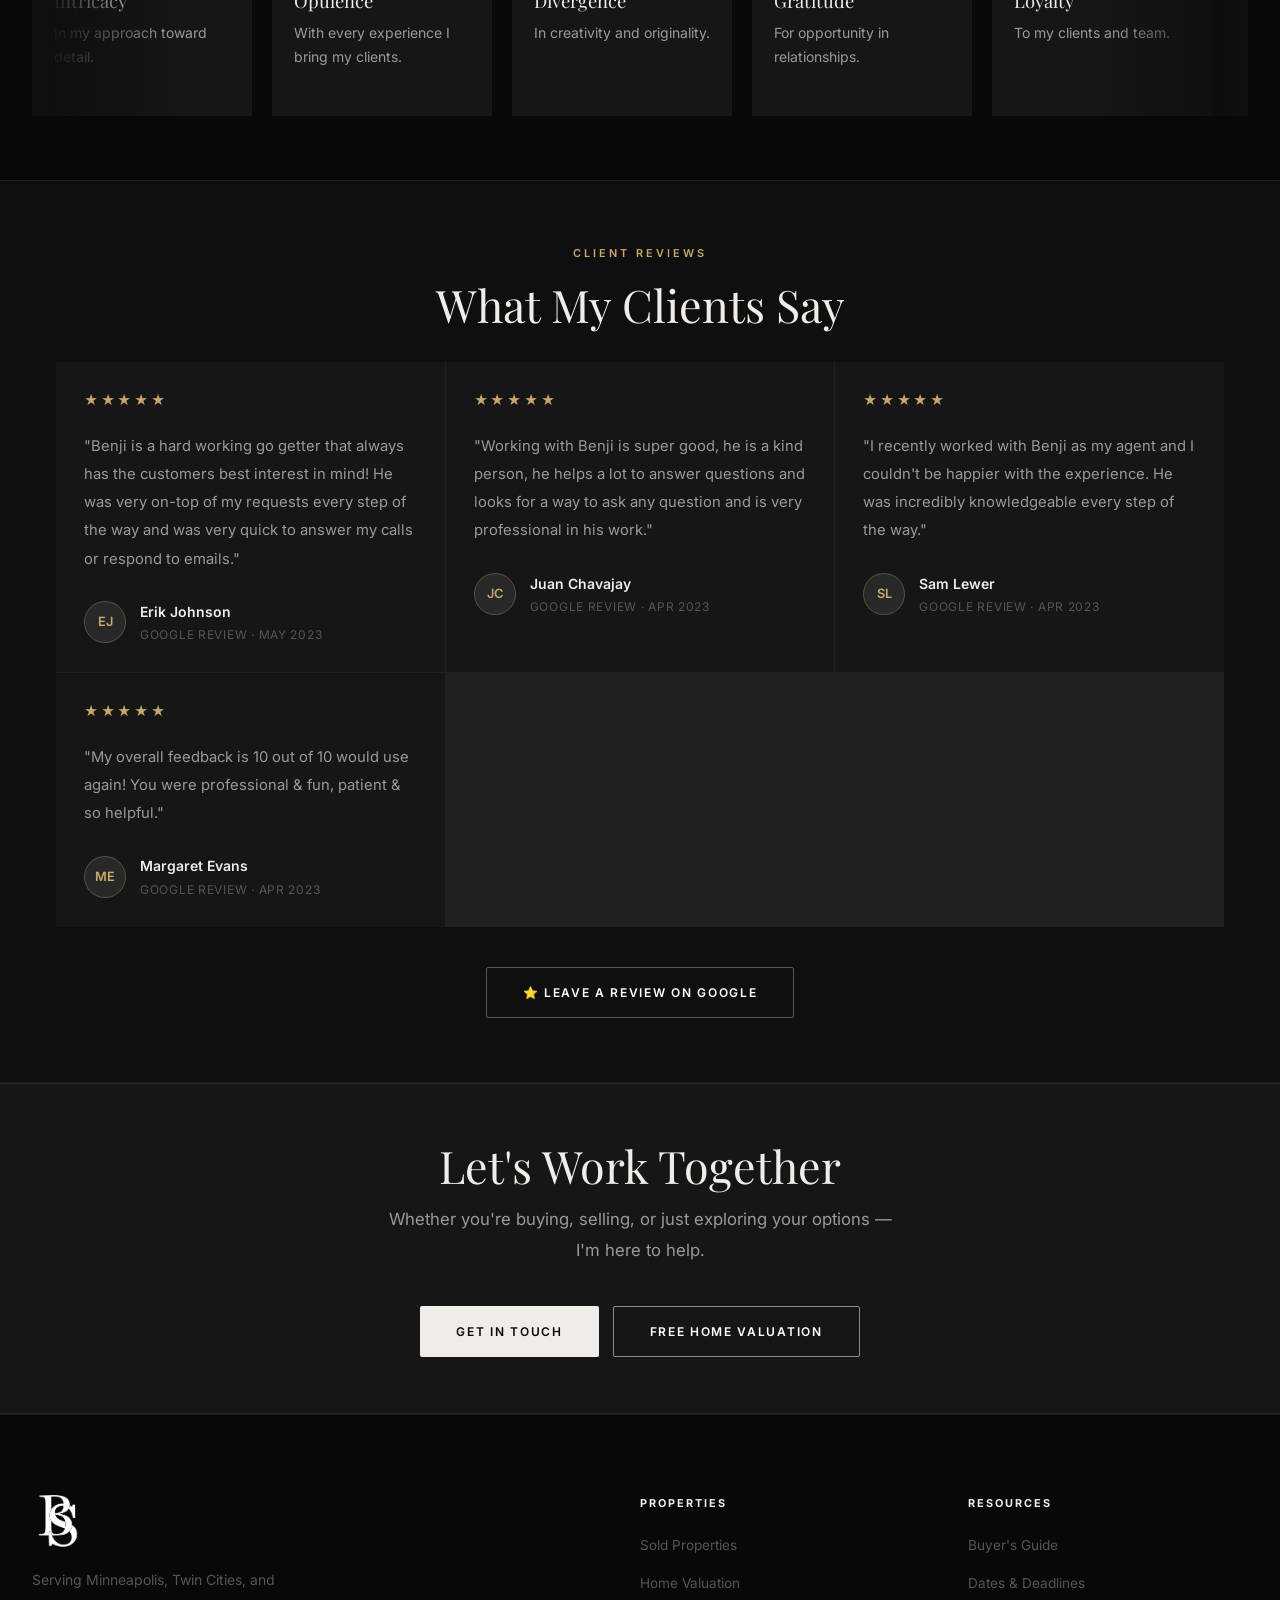
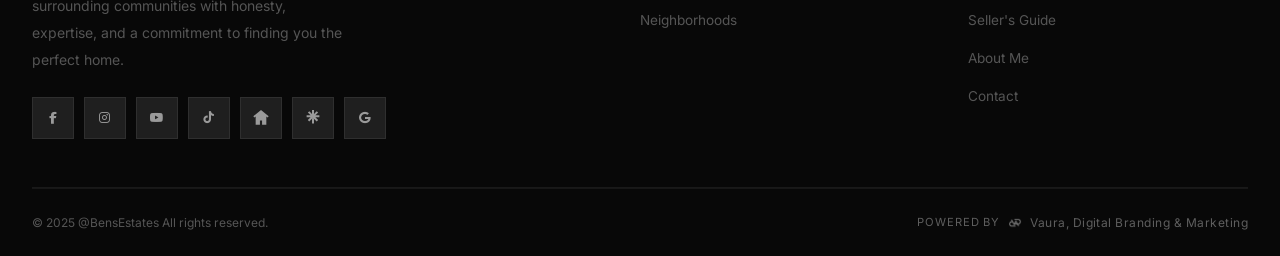
==== commit 33957d0b: "Add Dates & Deadlines buyer tool, Buyers dropdown, and buyers page card - New dates-and-deadlines.ht" ====
--- a/about.html
+++ b/about.html
@@ -4,7 +4,9 @@
   <meta charset="UTF-8" />
   <meta name="viewport" content="width=device-width, initial-scale=1.0" />
   <title>About | @BensEstates</title>
-  <link rel="icon" type="image/png" href="images/logo-bs-white.png" />
+  <link rel="icon" type="image/png" sizes="32x32" href="images/favicon-32.png" />
+  <link rel="icon" type="image/png" sizes="512x512" href="images/favicon-512.png" />
+  <link rel="apple-touch-icon" href="images/apple-touch-icon.png" />
   <link rel="preconnect" href="https://fonts.googleapis.com" />
   <link href="https://fonts.googleapis.com/css2?family=Playfair+Display:wght@400;600;700&family=Inter:wght@400;500;600;700&display=swap" rel="stylesheet" />
   <link rel="stylesheet" href="styles.css" />
@@ -19,7 +21,13 @@
       <a href="sold.html">Sold Properties</a>
       <a href="neighborhoods.html">Neighborhoods</a>
       <a href="home-valuation.html">Home Valuation</a>
-      <a href="buyers.html">Buyers</a>
+      <div class="nav-dropdown">
+        <a href="buyers.html">Buyers</a>
+        <div class="dropdown-menu">
+          <a href="buyers.html">Buyer's Guide</a>
+          <a href="dates-and-deadlines.html">Dates &amp; Deadlines</a>
+        </div>
+      </div>
       <a href="sellers.html">Sellers</a>
       <a href="about.html" class="active">About</a>
       <a href="contact.html">Contact</a>
@@ -37,6 +45,7 @@
   <a href="neighborhoods.html">Neighborhoods</a>
   <a href="home-valuation.html">Home Valuation</a>
   <a href="buyers.html">Buyers Guide</a>
+  <a href="dates-and-deadlines.html">Dates &amp; Deadlines</a>
   <a href="sellers.html">Sellers Guide</a>
   <a href="about.html">About</a>
   <a href="contact.html">Contact</a>
@@ -189,7 +198,7 @@
       <li><a href="home-valuation.html">Home Valuation</a></li><li><a href="neighborhoods.html">Neighborhoods</a></li>
     </ul></div>
     <div class="footer-col"><h5>Resources</h5><ul>
-      <li><a href="buyers.html">Buyer's Guide</a></li><li><a href="sellers.html">Seller's Guide</a></li>
+      <li><a href="buyers.html">Buyer's Guide</a></li><li><a href="dates-and-deadlines.html">Dates &amp; Deadlines</a></li><li><a href="sellers.html">Seller's Guide</a></li>
       <li><a href="about.html">About Me</a></li><li><a href="contact.html">Contact</a></li>
     </ul></div>
   </div>
--- a/styles.css
+++ b/styles.css
@@ -1095,3 +1095,9 @@
   .carousel-slide { flex: 0 0 85%; }
   .carousel-viewport { padding: 0 20px; }
 }
+
+
+/* ── Dropdown: keep hover alive across the gap, open for keyboard users ── */
+.nav-dropdown { padding-bottom: 12px; margin-bottom: -12px; }
+.dropdown-menu { top: 100%; }
+.nav-dropdown:focus-within .dropdown-menu { opacity: 1; pointer-events: all; transform: translateY(0); }
